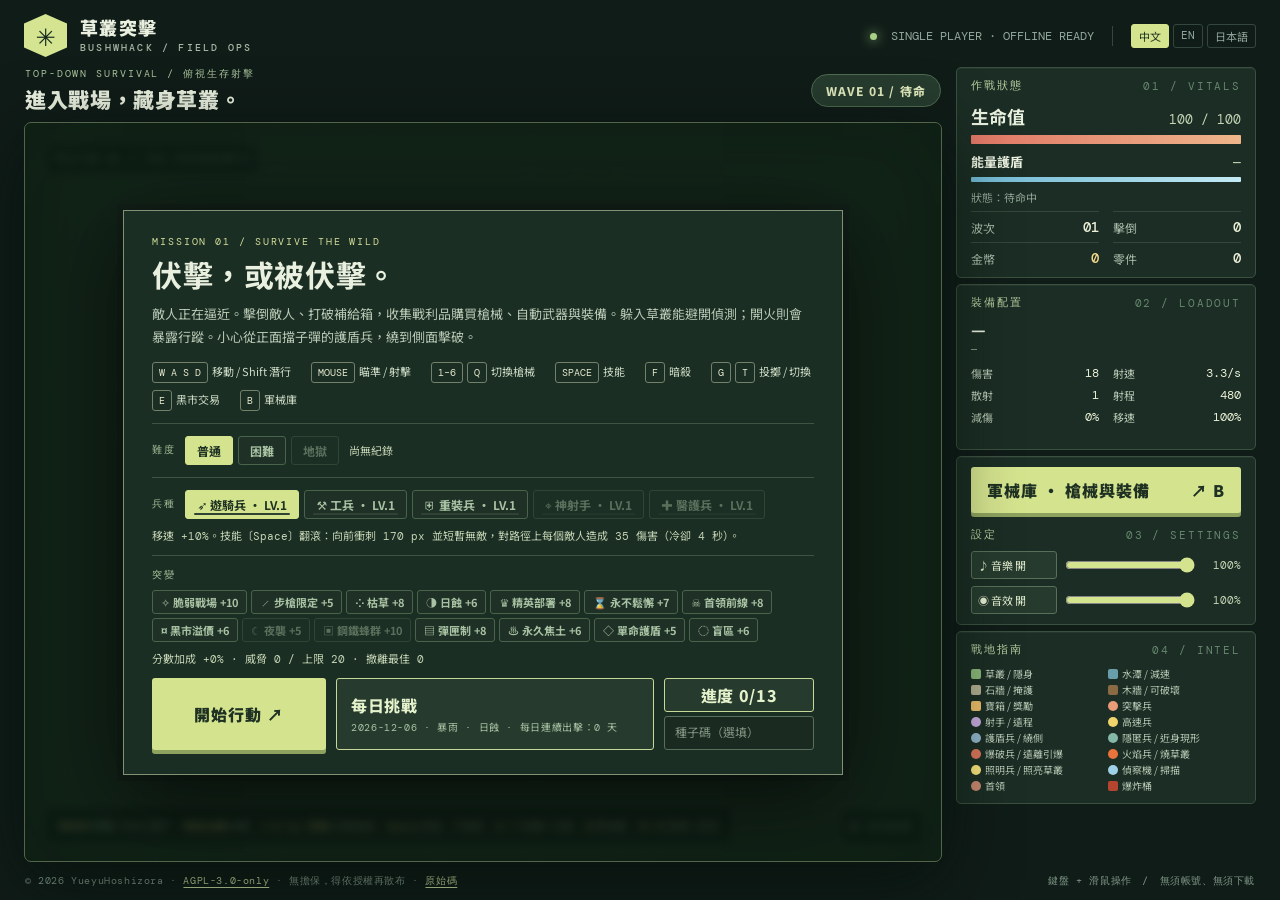
==== index.html @ 8aff04b9 "Drop maxed or banished perks from the black market" ====
<!doctype html>
<html lang="zh-Hant">
<head>
  <meta charset="utf-8">
  <meta name="viewport" content="width=device-width, initial-scale=1">
  <meta name="theme-color" content="#101c18">
  <title data-i18n="title">草叢突擊 Bushwhack</title>
  <link rel="canonical" href="https://bushwhack.yustellar.dev/">
  <link rel="alternate" hreflang="zh-Hant" href="https://bushwhack.yustellar.dev/">
  <link rel="alternate" hreflang="en" href="https://bushwhack.yustellar.dev/?lang=en">
  <link rel="alternate" hreflang="ja" href="https://bushwhack.yustellar.dev/?lang=ja">
  <link rel="alternate" hreflang="x-default" href="https://bushwhack.yustellar.dev/">
  <meta name="description" content="草叢突擊 Bushwhack：俯視生存射擊遊戲。擊倒敵人、搜刮寶箱、躲入草叢，強化武器迎戰下一波。開啟網頁即可遊玩。" data-i18n-attr="content:description">
  <meta property="og:type" content="website">
  <meta property="og:locale" content="zh_TW">
  <meta property="og:locale:alternate" content="en_US">
  <meta property="og:locale:alternate" content="ja_JP">
  <meta property="og:site_name" content="草叢突擊 Bushwhack" data-i18n-attr="content:title">
  <meta property="og:url" content="https://bushwhack.yustellar.dev/">
  <meta property="og:title" content="草叢突擊 Bushwhack｜伏擊，或被伏擊。" data-i18n-attr="content:ogTitle">
  <meta property="og:description" content="射擊敵人、搜刮寶箱、隱身草叢。免費開啟網頁，挑戰一波又一波的敵人！" data-i18n-attr="content:ogDescription">
  <meta property="og:image" content="https://bushwhack.yustellar.dev/assets/og-cover.png">
  <meta property="og:image:secure_url" content="https://bushwhack.yustellar.dev/assets/og-cover.png">
  <meta property="og:image:type" content="image/png">
  <meta property="og:image:alt" content="草叢突擊分享封面：俯視戰場上，玩家在草叢與牆壁間射擊敵人，搜刮寶箱。" data-i18n-attr="content:ogImageAlt">
  <meta property="og:image:width" content="1200">
  <meta property="og:image:height" content="630">
  <meta name="twitter:card" content="summary_large_image">
  <meta name="twitter:title" content="草叢突擊 Bushwhack｜伏擊，或被伏擊。" data-i18n-attr="content:ogTitle">
  <meta name="twitter:description" content="射擊敵人、搜刮寶箱、隱身草叢。免費開啟網頁，挑戰一波又一波的敵人！" data-i18n-attr="content:ogDescription">
  <meta name="twitter:image" content="https://bushwhack.yustellar.dev/assets/og-cover.png">
  <meta name="twitter:image:alt" content="草叢突擊分享封面：俯視戰場上，玩家在草叢與牆壁間射擊敵人，搜刮寶箱。" data-i18n-attr="content:ogImageAlt">
  <link rel="license" href="LICENSE">
  <link rel="stylesheet" href="style.css?v=7738ed7c89">
</head>
<body>
  <div class="shell">
    <header class="topbar"><div class="brand"><div class="brand-mark">✳</div><div class="brand-name"><x-i18n data-i18n="brand">草叢突擊</x-i18n><small>BUSHWHACK / FIELD OPS</small></div></div><div class="top-right"><span><i class="status-dot"></i> SINGLE PLAYER · OFFLINE READY</span><span class="divider"></span><nav class="lang-switch" aria-label="語言" data-i18n-attr="aria-label:language"><a href="./" hreflang="zh-Hant" lang="zh-Hant" data-lang="zh-Hant" aria-current="page">中文</a><a href="?lang=en" hreflang="en" lang="en" data-lang="en">EN</a><a href="?lang=ja" hreflang="ja" lang="ja" data-lang="ja">日本語</a></nav></div></header>
    <main class="layout">
      <section class="arena-column" aria-label="遊戲區域" data-i18n-attr="aria-label:arenaLabel"><div class="game-heading"><div><div class="eyebrow">TOP-DOWN SURVIVAL / <x-i18n data-i18n="genre">俯視生存射擊</x-i18n></div><h1><x-i18n data-i18n="headline">進入戰場，藏身草叢。</x-i18n></h1></div><div class="wave-pill" id="wavePill">WAVE 01 / <x-i18n data-i18n="standby">待命</x-i18n></div></div>
        <div class="arena-frame" id="arena"><canvas id="game" aria-label="草叢突擊遊戲畫面" data-i18n-attr="aria-label:canvasLabel"></canvas><div class="arena-tag">SECTOR <span>01</span> / THE OVERGROWTH</div><div class="toast" id="toast" role="status"></div><div class="arena-bottom"><div class="hint"><b>WASD</b> <x-i18n data-i18n="move">移動 / Shift 潛行</x-i18n>　<b><x-i18n data-i18n="leftClick">滑鼠左鍵</x-i18n></b> <x-i18n data-i18n="shoot">射擊</x-i18n>　<b>1–6 / Q / <x-i18n data-i18n="wheel">滾輪</x-i18n></b> <x-i18n data-i18n="switchGun">切換槍械</x-i18n>　<b>Space</b> <x-i18n data-i18n="skill">技能</x-i18n>　<b>F</b> <x-i18n data-i18n="takedown">暗殺</x-i18n>　<b>G / T</b> <x-i18n data-i18n="throwKey">投擲 / 切換</x-i18n>　<b>B</b> <x-i18n data-i18n="armory">軍械庫</x-i18n>　<b>M / N</b> <x-i18n data-i18n="music">音樂</x-i18n> / <x-i18n data-i18n="sfx">音效</x-i18n></div><div class="minimap-note" id="fieldStatus">● <x-i18n data-i18n="awaiting">等待部署</x-i18n></div></div>
          <div class="overlay" id="startOverlay"><div class="dialog start-dialog"><div class="eyebrow">MISSION 01 / SURVIVE THE WILD</div><h2><x-i18n data-i18n="startTitle">伏擊，或被伏擊。</x-i18n></h2><p><x-i18n data-i18n="startBody">敵人正在逼近。擊倒敵人、打破補給箱，收集戰利品購買槍械、自動武器與裝備。躲入草叢能避開偵測；開火則會暴露行蹤。小心從正面擋子彈的護盾兵，繞到側面擊破。</x-i18n></p><div class="controls"><span><span class="keycap">W A S D</span><x-i18n data-i18n="move">移動 / Shift 潛行</x-i18n></span><span><span class="keycap">MOUSE</span><x-i18n data-i18n="aimShoot">瞄準 / 射擊</x-i18n></span><span><span class="keycap">1–6</span><span class="keycap">Q</span><x-i18n data-i18n="switchGun">切換槍械</x-i18n></span><span><span class="keycap">SPACE</span><x-i18n data-i18n="skill">技能</x-i18n></span><span><span class="keycap">F</span><x-i18n data-i18n="takedown">暗殺</x-i18n></span><span><span class="keycap">G</span><span class="keycap">T</span><x-i18n data-i18n="throwKey">投擲 / 切換</x-i18n></span><span><span class="keycap">E</span><x-i18n data-i18n="blackMarket">黑市交易</x-i18n></span><span><span class="keycap">B</span><x-i18n data-i18n="armory">軍械庫</x-i18n></span></div><div class="menu-row"><span class="menu-label"><x-i18n data-i18n="difficulty">難度</x-i18n></span><div class="difficulty-picker" id="difficultyPicker"></div><span class="record-line" id="recordLine"></span></div><div class="menu-row"><span class="menu-label"><x-i18n data-i18n="classLabel">兵種</x-i18n></span><div class="difficulty-picker" id="classPicker"></div><button type="button" class="tab-btn skin-btn" id="skinBtn" hidden></button><span class="record-line" id="classInfo"></span></div><div class="menu-row"><span class="menu-label"><x-i18n data-i18n="mutators">突變</x-i18n></span><div class="difficulty-picker" id="mutatorPicker"></div><span class="record-line" id="mutatorInfo"></span></div><div class="menu-actions"><button class="primary-btn" id="startBtn"><x-i18n data-i18n="startButton">開始行動</x-i18n> ↗</button><button class="secondary-btn" id="dailyBtn"><x-i18n data-i18n="dailyButton">每日挑戰</x-i18n><small id="dailyInfo"></small></button><div class="menu-side"><button type="button" class="secondary-btn progress-btn" id="progressBtn"></button><input class="seed-input" id="seedInput" maxlength="16" autocomplete="off" spellcheck="false" placeholder="種子碼（選填）" aria-label="地圖種子碼" data-i18n-attr="placeholder:seedPlaceholder,aria-label:seedLabel"></div></div></div></div>
          <div class="overlay" id="progressOverlay" hidden><div class="dialog wide progress-dialog"><div class="dialog-head"><div><div class="eyebrow">DOSSIER / LONG-TERM OPS</div><h2 id="progressHeading"></h2></div><button class="close-btn" id="progressClose">✕　<x-i18n data-i18n="close">關閉</x-i18n></button></div><h3 class="progress-title" id="weeklyHeading"></h3><div class="weekly-info" id="weeklyInfo"></div><div class="menu-pair progress-actions"><button type="button" class="secondary-btn" id="trainingBtn"></button><button type="button" class="secondary-btn" id="seedChallengeBtn"></button></div><h3 class="progress-title" id="seedHeading"></h3><div class="weekly-info" id="seedInfo"></div><h3 class="progress-title" id="chaptersHeading"></h3><div class="weekly-info" id="chaptersInfo"></div><h3 class="progress-title" id="achievementsHeading"></h3><div class="achievement-list" id="achievementList" aria-label="成就" data-i18n-attr="aria-label:achievements"></div><h3 class="progress-title" id="codexHeading"></h3><div class="codex-info" id="codexInfo"></div></div></div>
          <div class="overlay" id="trainingOverlay" hidden><div class="dialog training-dialog"><div class="dialog-head"><div><div class="eyebrow">TRAINING / BOSS DRILL</div><h2 id="trainingHeading"></h2></div><button class="close-btn" id="trainingClose">✕　<x-i18n data-i18n="close">關閉</x-i18n></button></div><p class="record-line" id="trainingInfo"></p><div class="difficulty-picker" id="trainingPicker"></div></div></div>
          <div class="overlay" id="perkOverlay" hidden><div class="dialog wide"><div class="dialog-head"><div><div class="eyebrow">WAVE <span id="perkWave">01</span> / <span id="perkLabel"></span></div><h2 id="perkHeading"></h2></div><button class="close-btn" id="perkClose" hidden aria-label="離開黑市" data-i18n-attr="aria-label:closeMarket">✕　<x-i18n data-i18n="close">關閉</x-i18n></button></div><div class="perk-choices" id="perkChoices"></div><p class="perk-hint" id="perkHint"></p></div></div>
          <div class="overlay" id="shopOverlay" hidden><div class="dialog wide"><div class="dialog-head"><div><div class="eyebrow">ARMORY / FIELD UPGRADES</div><h2><x-i18n data-i18n="armory">軍械庫</x-i18n></h2></div><button class="close-btn" id="closeShop" aria-label="關閉軍械庫" data-i18n-attr="aria-label:closeArmory">✕　<x-i18n data-i18n="close">關閉</x-i18n></button></div><div class="shop-balances"><span><x-i18n data-i18n="gold">金幣</x-i18n> <b id="shopGold">0</b></span><span><x-i18n data-i18n="scrap">零件</x-i18n> <b id="shopScrap">0</b></span><span><x-i18n data-i18n="paused">遊戲暫停中</x-i18n></span></div><div class="shop-tabs" role="tablist"><button class="tab-btn" role="tab" data-shop-tab="guns"><x-i18n data-i18n="tabGuns">槍械</x-i18n></button><button class="tab-btn" role="tab" data-shop-tab="upgrade"><x-i18n data-i18n="tabUpgrades">武器強化</x-i18n></button><button class="tab-btn" role="tab" data-shop-tab="mods"><x-i18n data-i18n="tabMods">配件</x-i18n></button><button class="tab-btn" role="tab" data-shop-tab="auto"><x-i18n data-i18n="tabAuto">自動武器</x-i18n></button><button class="tab-btn" role="tab" data-shop-tab="gear"><x-i18n data-i18n="tabGear">戰術裝備</x-i18n></button><button class="tab-btn" role="tab" data-shop-tab="throw"><x-i18n data-i18n="tabThrow">投擲物</x-i18n></button><button class="tab-btn" role="tab" data-shop-tab="builds"><x-i18n data-i18n="tabBuilds">槍械進化</x-i18n></button></div><div class="shop-grid" id="shopItems" role="tabpanel"></div></div></div>
          <div class="overlay" id="endOverlay" hidden><div class="dialog end-dialog"><div class="eyebrow">MISSION COMPLETE / <x-i18n data-i18n="missionEnd">行動結束</x-i18n></div><h2 id="endTitle"></h2><p class="end-mode" id="endMode"></p><div class="summary"><span><x-i18n data-i18n="reachedWave">抵達波次</x-i18n><b id="endWave">01</b></span><span><x-i18n data-i18n="enemiesDown">擊倒敵人</x-i18n><b id="endKills">0</b></span><span><x-i18n data-i18n="survived">存活時間</x-i18n><b id="endTime">0:00</b></span><span><x-i18n data-i18n="score">分數</x-i18n><b id="endScore">0</b></span></div><dl class="end-stats"><div><dt><x-i18n data-i18n="ambushKills">伏擊擊殺</x-i18n></dt><dd id="endAmbush">0</dd></div><div><dt><x-i18n data-i18n="takedowns">暗殺擊殺</x-i18n></dt><dd id="endTakedowns">0</dd></div><div><dt><x-i18n data-i18n="damageTaken">承受傷害</x-i18n></dt><dd id="endTaken">0</dd></div><div><dt><x-i18n data-i18n="bossesDown">擊倒首領</x-i18n></dt><dd id="endBosses">0</dd></div><div><dt><x-i18n data-i18n="challengesDone">完成挑戰</x-i18n></dt><dd id="endChallenges">0</dd></div><div><dt><x-i18n data-i18n="goldEarned">獲得金幣</x-i18n></dt><dd id="endGold">0</dd></div><div><dt><x-i18n data-i18n="perksTaken">天賦</x-i18n></dt><dd id="endPerks">—</dd></div><div class="full"><dt><x-i18n data-i18n="damageDealt">各武器傷害</x-i18n></dt><dd id="endDamage">—</dd></div></dl><p class="end-analysis" id="endAnalysis"></p><p class="end-unlock" id="endAchievements" hidden></p><section class="end-goals"><h3 id="endGoalsHeading"></h3><div class="goals" id="endGoals"></div><p class="end-xp" id="endXp"></p></section><div class="menu-actions"><button class="primary-btn" id="restartBtn"><x-i18n data-i18n="restartButton">再次出擊</x-i18n> ↗</button><button class="secondary-btn" id="menuBtn"><x-i18n data-i18n="menuButton">返回選單</x-i18n></button><button class="secondary-btn" id="shareBtn" hidden></button><button class="secondary-btn" id="cardBtn" hidden></button></div></div></div>
        </div>
      </section>
      <aside class="sidebar"><section class="panel"><h2 class="section-title"><x-i18n data-i18n="vitals">作戰狀態</x-i18n> <span class="index">01 / VITALS</span></h2><div class="health-line"><strong><x-i18n data-i18n="hp">生命值</x-i18n></strong><span id="hpText">100 / 100</span></div><div class="meter"><div id="hpFill"></div></div><div class="health-line shield-line"><strong><x-i18n data-i18n="energyShield">能量護盾</x-i18n></strong><span id="shieldText">—</span></div><div class="meter shield"><div id="shieldFill"></div></div><p class="health-caption" id="stealthText"><x-i18n data-i18n="statusStandby">狀態：待命中</x-i18n></p><div class="hud-grid"><div class="hud-row"><span><x-i18n data-i18n="wave">波次</x-i18n></span><strong id="waveText">01</strong></div><div class="hud-row"><span><x-i18n data-i18n="kills">擊倒</x-i18n></span><strong id="killsText">0</strong></div><div class="hud-row"><span><x-i18n data-i18n="gold">金幣</x-i18n></span><strong class="gold" id="goldText">0</strong></div><div class="hud-row"><span><x-i18n data-i18n="scrap">零件</x-i18n></span><strong id="scrapText">0</strong></div></div></section>
      <section class="panel"><h2 class="section-title"><x-i18n data-i18n="loadout">裝備配置</x-i18n> <span class="index">02 / LOADOUT</span></h2><div class="weapon-name" id="weaponName">—</div><div class="weapon-sub" id="weaponTier">—</div><div class="stat-list"><div class="stat"><span><x-i18n data-i18n="damage">傷害</x-i18n></span><b id="damageStat">18</b></div><div class="stat"><span><x-i18n data-i18n="fireRate">射速</x-i18n></span><b id="rateStat">3.3/s</b></div><div class="stat"><span><x-i18n data-i18n="pellets">散射</x-i18n></span><b id="spreadStat">1</b></div><div class="stat"><span><x-i18n data-i18n="range">射程</x-i18n></span><b id="rangeStat">480</b></div><div class="stat"><span><x-i18n data-i18n="armor">減傷</x-i18n></span><b id="armorStat">0%</b></div><div class="stat"><span><x-i18n data-i18n="speed">移速</x-i18n></span><b id="speedStat">100%</b></div></div><p class="auto-list" id="autoList"></p><p class="auto-list" id="perkList"></p></section>
      <section class="panel"><button class="shop-btn" id="shopBtn"><x-i18n data-i18n="armoryButton">軍械庫 · 槍械與裝備</x-i18n> <span>↗ B</span></button><h2 class="section-title settings-title"><x-i18n data-i18n="settings">設定</x-i18n> <span class="index">03 / SETTINGS</span></h2><div class="setting"><button class="toggle-btn" id="musicBtn" aria-pressed="true"><x-i18n data-i18n="music">音樂</x-i18n></button><input type="range" id="musicVolume" min="0" max="100" step="5" value="100" aria-label="音樂音量" data-i18n-attr="aria-label:musicVolume"><output id="musicVolumeText">100%</output></div><div class="setting"><button class="toggle-btn" id="sfxBtn" aria-pressed="true"><x-i18n data-i18n="sfx">音效</x-i18n></button><input type="range" id="sfxVolume" min="0" max="100" step="5" value="100" aria-label="音效音量" data-i18n-attr="aria-label:sfxVolume"><output id="sfxVolumeText">100%</output></div></section>
      <section class="panel intel"><h2 class="section-title"><x-i18n data-i18n="intel">戰地指南</x-i18n> <span class="index">04 / INTEL</span></h2><div class="legend"><span><i class="swatch" style="background:#88b578"></i><x-i18n data-i18n="legendBush">草叢 / 隱身</x-i18n></span><span><i class="swatch" style="background:#689dab"></i><x-i18n data-i18n="legendPond">水潭 / 減速</x-i18n></span><span><i class="swatch" style="background:#afac8e"></i><x-i18n data-i18n="legendWall">石牆 / 掩護</x-i18n></span><span><i class="swatch" style="background:#8a6a44"></i><x-i18n data-i18n="legendWood">木牆 / 可破壞</x-i18n></span><span><i class="swatch" style="background:#e7bb68"></i><x-i18n data-i18n="legendChest">寶箱 / 獎勵</x-i18n></span><span><i class="swatch round" style="background:#e99c77"></i><x-i18n data-i18n="legendMelee">突擊兵</x-i18n></span><span><i class="swatch round" style="background:#c4a7db"></i><x-i18n data-i18n="legendRanged">射手 / 遠程</x-i18n></span><span><i class="swatch round" style="background:#f0d36b"></i><x-i18n data-i18n="legendRunner">高速兵</x-i18n></span><span><i class="swatch round" style="background:#8fb3c9"></i><x-i18n data-i18n="legendShield">護盾兵 / 繞側</x-i18n></span><span><i class="swatch round" style="background:#86b8a8"></i><x-i18n data-i18n="legendStalker">隱匿兵 / 近身現形</x-i18n></span><span><i class="swatch round" style="background:#d9745b"></i><x-i18n data-i18n="legendBomber">爆破兵 / 遠離引爆</x-i18n></span><span><i class="swatch round" style="background:#e8743b"></i><x-i18n data-i18n="legendFlamer">火焰兵 / 燒草叢</x-i18n></span><span><i class="swatch round" style="background:#f5e27a"></i><x-i18n data-i18n="legendFlare">照明兵 / 照亮草叢</x-i18n></span><span><i class="swatch round" style="background:#9fd0e8"></i><x-i18n data-i18n="legendScout">偵察機 / 掃描</x-i18n></span><span><i class="swatch round" style="background:#c7866f"></i><x-i18n data-i18n="legendBoss">首領</x-i18n></span><span><i class="swatch" style="background:#b5452f"></i><x-i18n data-i18n="legendBarrel">爆炸桶</x-i18n></span></div></section></aside>
    </main><footer class="footer"><span>© 2026 YueyuHoshizora · <a href="LICENSE">AGPL-3.0-only</a> · <x-i18n data-i18n="warranty">無擔保，得依授權再散布</x-i18n> · <a href="https://github.com/YueyuHoshizora/bushwhack"><x-i18n data-i18n="source">原始碼</x-i18n></a></span><span><x-i18n data-i18n="footerNote">鍵盤 + 滑鼠操作　/　無須帳號、無須下載</x-i18n></span></footer>
  </div>
  <script src="i18n.js?v=570bfc5758"></script>
  <script src="game.js?v=653669a2d5"></script>
</body>
</html>
---- style.css ----
@import url('https://fonts.googleapis.com/css2?family=DM+Mono:wght@400;500&family=Noto+Sans+TC:wght@400;500;600;700;800;900&display=swap');
:root{font-family:'Noto Sans TC',system-ui,sans-serif;color:#e9f0df;background:#101c18;font-synthesis:none}*{box-sizing:border-box}body{margin:0;min-height:100vh}button{font:inherit;cursor:pointer}button:focus-visible{outline:2px solid #e5c66e;outline-offset:3px}.shell{max-width:1640px;margin:auto;height:100vh;height:100dvh;padding:14px 24px 10px;display:flex;flex-direction:column;gap:10px;overflow:hidden}.topbar,.top-left,.top-right,.brand,.game-heading,.footer,.hud-row,.section-title,.upgrade-title,.shop-heading{display:flex;align-items:center;justify-content:space-between}.topbar{gap:24px}.brand{justify-content:flex-start;gap:13px}.brand-mark{width:43px;height:43px;background:#d4e491;color:#182a20;display:grid;place-items:center;font-size:24px;clip-path:polygon(50% 0,100% 22%,100% 78%,50% 100%,0 78%,0 22%)}.brand-name{font-size:18px;font-weight:900;letter-spacing:.08em;line-height:1.1}.brand-name small{display:block;color:#a6b7a5;font-family:'DM Mono',monospace;font-size:10px;font-weight:500;letter-spacing:.22em;margin-top:5px}.top-right{justify-content:flex-end;gap:18px;color:#94a99d;font:12px 'DM Mono',monospace}.status-dot{display:inline-block;width:7px;height:7px;background:#a9d186;border-radius:50%;margin-right:7px;box-shadow:0 0 12px #a9d186}.top-right .divider{width:1px;height:20px;background:#34473e}.layout{display:grid;grid-template-columns:minmax(0,1fr) 300px;gap:14px;flex:1;min-height:0}.arena-column{min-width:0;min-height:0;display:flex;flex-direction:column;gap:8px}.game-heading{padding:0 1px}.eyebrow{font:10px 'DM Mono',monospace;letter-spacing:.19em;color:#a9c39c;text-transform:uppercase}.game-heading h1{font-size:21px;letter-spacing:.03em;margin:3px 0 0;font-weight:900}.wave-pill{border:1px solid #506b52;border-radius:30px;background:#263c2e;padding:7px 14px;color:#e1eabd;font-size:12px;font-weight:800;letter-spacing:.1em}.arena-frame{position:relative;min-height:0;flex:1;overflow:hidden;background:#304834;border:1px solid #526449;box-shadow:0 18px 70px #030c08a0,inset 0 0 0 5px #17251c;border-radius:7px}.arena-frame:after{content:'';pointer-events:none;position:absolute;inset:0;box-shadow:inset 0 0 80px #07140a80}canvas{width:100%;height:100%;display:block;cursor:crosshair}.arena-tag{position:absolute;z-index:2;left:20px;top:20px;background:#15241fc9;border:1px solid #8ea28270;border-radius:3px;padding:8px 10px;color:#d6e5cd;font:10px 'DM Mono',monospace;letter-spacing:.14em;pointer-events:none}.arena-tag span{color:#c8df8d}.arena-bottom{position:absolute;z-index:2;bottom:18px;left:20px;right:20px;display:flex;align-items:flex-end;justify-content:space-between;pointer-events:none}.hint{background:#11211bd6;border:1px solid #7183676b;padding:9px 12px;font-size:11px;color:#d7e2c6}.hint b{color:#f3d780}.minimap-note{font:10px 'DM Mono',monospace;letter-spacing:.14em;color:#d9e2ca;background:#11211bd6;padding:9px}.sidebar{display:flex;flex-direction:column;gap:6px;min-height:0;overflow:auto}.panel{background:#1b2d24;border:1px solid #3b5140;border-radius:5px;padding:10px 14px;box-shadow:inset 0 1px #ffffff0c}.section-title{margin:0 0 10px;font:11px 'DM Mono',monospace;letter-spacing:.17em;color:#b8d1a2;text-transform:uppercase}.section-title .index{color:#66876e}.health-line{display:flex;justify-content:space-between;align-items:baseline;margin-bottom:6px}.health-line strong{font-size:18px}.shield-line{margin-top:8px}.shield-line strong{font-size:13px}.meter.shield{height:5px}.meter.shield>div{background:linear-gradient(90deg,#6fb7d1,#c3eaf5)}.health-line span{font:13px 'DM Mono',monospace;color:#c5d5b5}.meter{height:9px;background:#0c1a14;border-radius:1px;overflow:hidden}.meter>div{height:100%;width:100%;background:linear-gradient(90deg,#e07766,#eeb58a);transition:width .18s}.health-caption{white-space:nowrap;overflow:hidden;text-overflow:ellipsis;margin:7px 0 6px;font-size:11px;color:#91a798}.hud-grid{display:grid;grid-template-columns:1fr 1fr;column-gap:14px}.hud-row{border-top:1px solid #33483a;padding:6px 0;color:#a7baa8;font-size:12px}.hud-row:nth-last-child(-n+2){padding-bottom:0}.hud-row strong{color:#ebefd8;font:600 14px 'DM Mono',monospace}.hud-row .gold{color:#f3d78a}.weapon-name{font-size:16px;font-weight:800;margin:-3px 0 2px}.weapon-sub{font:10px 'DM Mono',monospace;color:#94ae98;letter-spacing:.1em}.stat-list{margin:9px 0 0;display:grid;grid-template-columns:1fr 1fr;gap:6px 14px}.stat{display:flex;align-items:center;justify-content:space-between;font-size:11px;color:#b7c8b4}.stat b{font:12px 'DM Mono',monospace;color:#eaf0d7}.shop-btn,.primary-btn{border:0;background:#d4e38e;color:#1e3123;font-weight:900;letter-spacing:.06em;padding:14px 18px;border-radius:3px;box-shadow:0 4px 0 #8ea25f;transition:transform .12s,background .12s}.shop-btn:hover,.primary-btn:hover{background:#e8f3ab;transform:translateY(-2px)}.shop-btn{width:100%;display:flex;justify-content:space-between;align-items:center;padding:11px 16px}.settings-title{margin:14px 0 9px}@media(min-width:1001px) and (max-height:780px){.intel{display:none}}.legend{display:grid;grid-template-columns:1fr 1fr;gap:3px 6px;line-height:14px;color:#b5c6b3;font-size:11px}.legend span{display:flex;align-items:center;gap:8px}.swatch{width:10px;height:10px;border-radius:2px;display:inline-block}.swatch.round{border-radius:50%}.setting{display:grid;grid-template-columns:86px 1fr 38px;align-items:center;gap:8px}.setting+.setting{margin-top:7px}.toggle-btn{border:1px solid #58705a;background:#263b2e;color:#e2edcf;border-radius:3px;padding:5px 6px;font-size:11px;text-align:left}.toggle-btn[aria-pressed=false]{color:#819581;border-color:#3f5243;background:#1a2a21}.setting input{width:100%;accent-color:#d4e38e;margin:0}.setting input:disabled{opacity:.4}.setting output{font:11px 'DM Mono',monospace;color:#c5d5b5;text-align:right}.footer{gap:16px;color:#7f9787;font:10px 'DM Mono',monospace;letter-spacing:.06em;padding:0 1px}.footer span:last-child{text-align:right}.overlay{position:absolute;inset:0;z-index:4;display:grid;place-items:center;background:#091910c9;backdrop-filter:blur(5px);padding:20px}.overlay[hidden]{display:none}.dialog{background:#1b2e23;border:1px solid #809273;box-shadow:0 22px 80px #0009,0 0 0 6px #111e17;width:min(100%,530px);max-height:calc(100% - 12px);overflow:auto;padding:28px}.dialog.wide{width:min(100%,900px);padding:20px 24px}.dialog.wide h2{font-size:26px;margin:4px 0 0}.shop-tabs{display:flex;gap:6px;margin-bottom:10px}.tab-btn{border:1px solid #4a644c;background:#1f3126;color:#a9c2a3;border-radius:3px;padding:7px 14px;font-size:12px;font-weight:700}.tab-btn:hover{color:#e5f2cb}.tab-btn[aria-selected=true]{background:#d4e38e;border-color:#d4e38e;color:#1e3123}.shop-grid{display:grid;grid-template-columns:1fr 1fr;gap:6px;align-content:start;min-height:222px}.auto-list{white-space:nowrap;overflow:hidden;text-overflow:ellipsis;margin:7px 0 0;font-size:11px;color:#a9c2a3;line-height:1.5}.lang-switch{display:flex;gap:4px}.lang-switch a{color:#94a99d;text-decoration:none;border:1px solid #34473e;border-radius:3px;padding:3px 7px;font:11px 'DM Mono','Noto Sans TC',monospace}.lang-switch a:hover{color:#e2edcf}.lang-switch a[aria-current=page]{color:#1e3123;background:#d4e38e;border-color:#d4e38e}.dialog .eyebrow{color:#d2dd9a}.dialog h2{font-size:36px;margin:10px 0 12px;line-height:1.25;letter-spacing:.02em}.dialog p{font-size:13px;line-height:1.9;color:#b9c9b6;margin:0 0 22px}.dialog .primary-btn{min-width:174px}.keycap{border:1px solid #73816b;color:#e6eacf;padding:3px 6px;border-radius:3px;font:10px 'DM Mono',monospace;margin-right:4px}.controls{display:flex;flex-wrap:wrap;gap:12px 20px;margin:0 0 26px;color:#cfddc8;font-size:11px}.dialog-head{display:flex;justify-content:space-between;align-items:start;gap:10px}.close-btn{border:1px solid #58705a;background:#263b2e;color:#e2edcf;border-radius:2px;padding:7px 12px}.shop-balances{display:flex;gap:16px;color:#d9e9c2;font:12px 'DM Mono',monospace;border-top:1px solid #3e5543;border-bottom:1px solid #3e5543;padding:8px 0;margin:10px 0 12px}.shop-balances b{color:#f1d582}.upgrade-list{display:grid;gap:6px}.upgrade{border:1px solid #4a644c;background:#263b2e;padding:8px 10px;display:flex;gap:12px;align-items:center;justify-content:space-between}.upgrade-title{justify-content:flex-start;gap:9px;font-weight:800;font-size:13px}.upgrade-icon{display:grid;place-items:center;width:28px;height:28px;background:#3b5840;color:#d6e89c;border-radius:3px}.upgrade small{font:10px 'DM Mono',monospace;color:#a9c2a3}.upgrade p{font-size:11px;line-height:1.45;margin:3px 0 0}.buy-btn{min-width:96px;flex:none;border:1px solid #c7d998;color:#e5f2cb;background:#37523b;border-radius:3px;padding:9px 8px;font:11px 'DM Mono',monospace}.buy-btn:hover:not(:disabled){background:#55784f}.buy-btn:disabled{color:#819581;border-color:#536653;background:#26362b;cursor:not-allowed}.toast{position:absolute;z-index:3;top:69px;left:50%;transform:translateX(-50%);pointer-events:none;background:#e1e9bd;color:#193021;padding:9px 17px;font-size:12px;font-weight:800;white-space:nowrap;opacity:0;transition:opacity .2s}.toast.show{opacity:1}.summary{border-top:1px solid #50674d;border-bottom:1px solid #50674d;padding:15px 0;margin:5px 0 22px;display:flex;gap:30px;color:#bacdb0;font:12px 'DM Mono',monospace}.summary b{display:block;color:#f1df9a;font-size:22px;margin-top:4px}@media(max-width:1000px){.shell{padding:16px;height:auto;min-height:100vh;overflow:visible}.shop-grid{grid-template-columns:1fr}.sidebar{overflow:visible}.layout{grid-template-columns:1fr}.arena-frame{height:65vh;min-height:440px;flex:none}.layout{display:flex;flex-direction:column}.sidebar{display:grid;grid-template-columns:repeat(2,minmax(0,1fr))}.footer{margin-top:8px}}@media(max-width:640px){.shell{padding:10px;gap:12px}.top-right,.footer span:last-child{display:none}.game-heading h1{font-size:20px}.wave-pill{font-size:10px;padding:8px}.arena-frame{height:54vh;min-height:360px}.sidebar{grid-template-columns:1fr 1fr}.panel{padding:13px}.sidebar .panel:nth-child(3){grid-column:span 2}.dialog{padding:20px}.dialog h2{font-size:27px}.hint{font-size:9px}.minimap-note{display:none}}
.footer a{color:#c4d69a;text-underline-offset:3px}.footer{flex-wrap:wrap;line-height:1.8}
.start-dialog,.end-dialog{width:min(100%,600px);padding:24px 28px}.start-dialog h2,.end-dialog h2{font-size:30px;margin:8px 0 10px}.start-dialog p{margin-bottom:14px;line-height:1.75}.start-dialog .controls{margin-bottom:16px}
.menu-row{display:flex;flex-wrap:wrap;align-items:center;gap:8px 10px;border-top:1px solid #3e5543;padding-top:12px;margin-bottom:12px}.menu-label{font:10px 'DM Mono',monospace;letter-spacing:.17em;color:#a9c39c;text-transform:uppercase}.difficulty-picker{display:flex;gap:5px}.difficulty-picker .tab-btn{padding:5px 11px}.tab-btn[aria-pressed=true]{background:#d4e38e;border-color:#d4e38e;color:#1e3123}.tab-btn:disabled{opacity:.45;cursor:not-allowed}.record-line{font:11px 'DM Mono','Noto Sans TC',monospace;color:#c5d5b5}
.menu-actions{display:flex;flex-wrap:wrap;gap:10px;align-items:stretch}.secondary-btn{border:1px solid #c7d998;background:#263b2e;color:#e5f2cb;border-radius:3px;padding:8px 14px;font-weight:800;letter-spacing:.04em;text-align:left}.secondary-btn:hover{background:#37523b}.secondary-btn small{display:block;font:10px 'DM Mono','Noto Sans TC',monospace;color:#a9c2a3;font-weight:400;margin-top:2px}
.achievement-list{display:flex;flex-wrap:wrap;gap:6px;margin-top:12px}.achievement{border:1px solid #c7d998;color:#e5f2cb;border-radius:20px;padding:3px 10px;font-size:11px;cursor:help}.achievement.locked{border-color:#3f5243;color:#728a74}
.perk-choices{display:grid;grid-template-columns:repeat(3,1fr);gap:10px;margin:14px 0 10px}.perk-card{position:relative;display:flex;flex-direction:column;align-items:flex-start;gap:6px;text-align:left;border:1px solid #4a644c;background:#263b2e;color:#e5f2cb;border-radius:4px;padding:14px;transition:transform .12s,border-color .12s}.perk-card:hover{border-color:#d4e38e;transform:translateY(-2px)}.perk-card .keycap{position:absolute;top:10px;right:8px}.perk-icon{display:grid;place-items:center;width:34px;height:34px;background:#3b5840;color:#d6e89c;border-radius:3px;font-size:18px}.perk-card b{font-size:15px}.perk-card small{font:10px 'DM Mono','Noto Sans TC',monospace;color:#a9c2a3}.perk-card span:last-child{font-size:12px;line-height:1.5;color:#b9c9b6}.dialog .perk-hint{margin:0;font-size:11px}
.dialog .end-mode{margin:-4px 0 10px;font:11px 'DM Mono','Noto Sans TC',monospace;color:#a9c2a3}.end-dialog .summary{margin-bottom:10px;gap:22px}.summary em{font:700 9px 'DM Mono',monospace;color:#1e3123;background:#f1df9a;padding:1px 4px;margin-left:4px;vertical-align:middle;font-style:normal}
.end-stats{display:grid;grid-template-columns:repeat(4,auto);gap:6px 18px;margin:0 0 10px;font-size:11px;color:#a9c2a3}.end-stats div{min-width:0}.end-stats .full{grid-column:1/-1}.end-stats dt{font:10px 'DM Mono','Noto Sans TC',monospace}.end-stats dd{margin:2px 0 0;color:#ebefd8;font:600 13px 'DM Mono','Noto Sans TC',monospace}.end-stats .full dd{font-size:11px;font-weight:400;line-height:1.5}.dialog .end-unlock{margin:0 0 10px;color:#f1df9a;font-weight:700}
.perk-card.rarity-rare{border-color:#6fa6bf}.perk-card.rarity-legendary{border-color:#e3b466;box-shadow:0 0 12px #e3b46633}.perk-card.rarity-evolved{border-color:#b58ad6;box-shadow:0 0 12px #b58ad633}.perk-card.rarity-cursed{border-color:#e0634e;background:#35282a}
@media(min-width:1001px) and (max-height:780px){.start-dialog{padding:12px 22px}.start-dialog h2{font-size:24px;margin:2px 0 4px}.start-dialog p{margin-bottom:8px;line-height:1.5}.start-dialog .controls{display:none}.start-dialog .menu-row{padding-top:6px;margin-bottom:6px}.start-dialog .achievement-list{margin-top:8px}}
.difficulty-picker{flex-wrap:wrap}.skin-btn{padding:2px 9px;font-size:11px}.seed-input{width:150px;border:1px solid #58705a;background:#1a2a21;color:#e5f2cb;border-radius:3px;padding:8px 10px;font:12px 'DM Mono','Noto Sans TC',monospace;letter-spacing:.08em;text-transform:uppercase}.seed-input::placeholder{text-transform:none;letter-spacing:0;color:#819581}.seed-input:focus{outline:2px solid #e5c66e;outline-offset:1px}.perk-card:disabled{opacity:.45;cursor:not-allowed}.perk-card:disabled:hover{transform:none;border-color:#4a644c}
.start-dialog{width:min(100%,720px)}
.seed-input{align-self:center}#dailyBtn{flex:1 1 280px;min-width:0}.menu-side{display:flex;flex-direction:column;gap:4px}.menu-side .secondary-btn{padding:4px 12px;text-align:center}.menu-side .seed-input{align-self:stretch}
.weekly-info{display:flex;flex-wrap:wrap;align-items:center;gap:6px 8px;font-size:12px;color:#afc2a6}.weekly-info strong{font:10px 'DM Mono','Noto Sans TC',monospace;color:#d4e38e}.contract{border:1px solid #425b46;border-radius:12px;padding:2px 7px}.contract.done{color:#d4e38e;border-color:#91aa62}#classPicker button{position:relative}.mastery-track{position:absolute;left:8px;right:8px;bottom:3px;height:2px;background:#2f4234;border-radius:1px;overflow:hidden}.mastery-track i{display:block;height:100%;background:#d4e38e}.progress-title{margin:12px 0 6px;font:11px 'DM Mono','Noto Sans TC',monospace;letter-spacing:.08em;color:#d4e38e}.progress-dialog .achievement-list{margin-top:0}.codex-info{display:flex;flex-wrap:wrap;gap:4px;font-size:11px}.codex-entry{padding:1px 5px;border:1px solid #354b3b;border-radius:8px;color:#788a77}.codex-entry.seen{color:#d4e3c1;border-color:#58705a}.end-goals{display:grid;grid-template-columns:auto 1fr;align-items:baseline;column-gap:12px;border-top:1px solid #3e5543;padding-top:6px;margin:0 0 5px}.end-goals .goals{grid-column:1/-1;grid-row:2}.end-goals h3{margin:0 0 5px;font-size:11px;color:#d4e38e}.goals{display:grid;grid-template-columns:repeat(3,minmax(0,1fr));gap:12px}.goal{position:relative;display:flex;justify-content:space-between;gap:6px;padding-bottom:5px;font-size:10px;color:#c2cfbb;min-width:0}.goal span:first-child{overflow:hidden;text-overflow:ellipsis;white-space:nowrap}.goal span:nth-child(2){font:10px 'DM Mono',monospace;color:#9db09a}.goal i{position:absolute;bottom:0;left:0;height:2px;background:#d4e38e;max-width:100%}.end-goals .end-xp{grid-row:1;grid-column:2;margin:0;text-align:right;color:#f1df9a;font-size:11px}
.arena-bottom{gap:12px}.arena-bottom .hint,.arena-bottom .minimap-note{min-width:0}
.perk-choices{grid-template-columns:none;grid-auto-flow:column;grid-auto-columns:minmax(0,1fr)}.menu-pair{display:flex;gap:4px}.menu-pair .secondary-btn{flex:1 1 0;min-width:0;padding:4px 8px;text-align:center;font-size:12px}.end-analysis{margin:0 0 8px;font-size:11px;line-height:1.5;color:#c2cfbb}.end-analysis span{display:block}.end-analysis span:nth-child(2){color:#f1df9a}.training-dialog{width:min(100%,520px);padding:20px 24px}.training-dialog .record-line{display:block;margin:6px 0 12px}
#mutatorPicker{gap:4px}#mutatorPicker .tab-btn{padding:3px 8px;font-size:11px}
.progress-actions{margin-top:10px;max-width:460px}.progress-actions .secondary-btn{padding:6px 10px}
.end-dialog{width:min(100%,760px)}.end-analysis{font-size:10.5px;line-height:1.45}
@media(min-width:1001px) and (max-height:780px){.end-dialog{padding:16px 24px}.end-dialog h2{font-size:24px;margin:4px 0 6px}.end-dialog .summary{margin-bottom:6px}.end-stats{margin-bottom:6px;gap:4px 18px}}
.end-dialog .end-stats{grid-template-columns:repeat(7,auto);gap:4px 14px}.dialog .end-analysis{margin:0 0 8px}
@media(min-width:1001px) and (max-height:780px){.end-dialog .summary{padding:8px 0}.end-dialog .summary b{font-size:18px;margin-top:2px}}
#operationMap:not([hidden]){display:grid;grid-template-columns:repeat(5,minmax(0,1fr));gap:12px;margin:10px 0}#operationMap .operation-column{position:relative;display:flex;flex-direction:column;gap:4px;font-size:10px;min-width:0}#operationMap .operation-column:not(:last-child)::after{content:'›';position:absolute;right:-10px;top:40%;color:#9ab080}#operationMap strong{font-size:10px;color:#a9c2a3}#operationMap span{padding:4px;border:1px solid #425b46;border-radius:3px;color:#9bac95;overflow:hidden;text-overflow:ellipsis;white-space:nowrap}#operationMap .available{border-color:#d4e38e;color:#e5f2cb}#operationMap .selected{background:#d4e38e;color:#1e3123}
.shop-grid .build-rule{grid-column:1/-1;margin:0;font-size:11px;line-height:1.4;color:#d4e38e}.evolution-recipe{display:block;padding:6px 8px}.evolution-recipe p{font-size:10px;line-height:1.4}.perk-actions{margin:8px 0}.perk-actions .secondary-btn{font-size:11px}
.legend{font-size:10px;gap:2px 4px}.legend span{gap:4px}
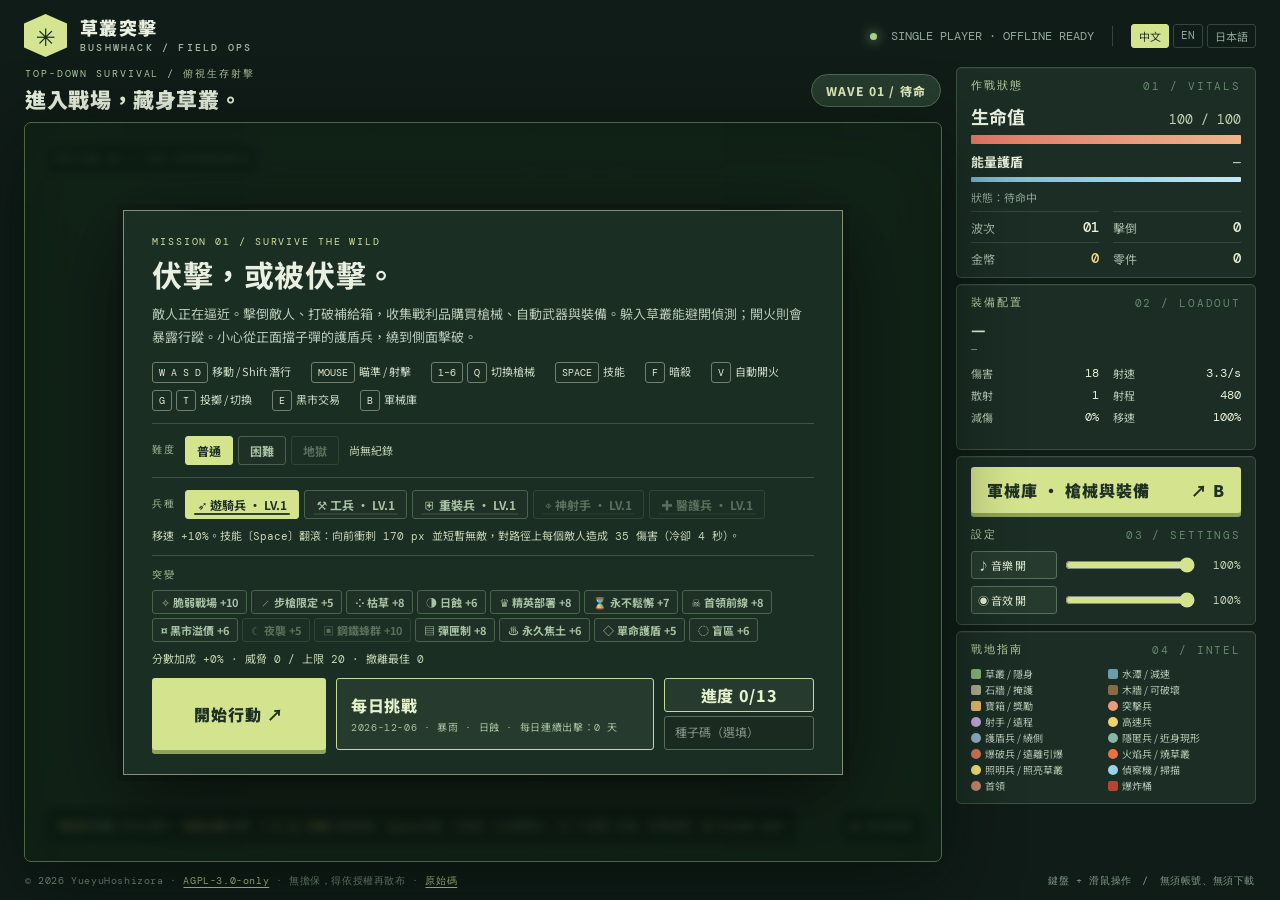
==== commit 9f6cef4d: "Add nine perks, endgame pressure from wave 21 and an auto-fire toggle" ====
--- a/index.html
+++ b/index.html
@@ -38,8 +38,8 @@
     <header class="topbar"><div class="brand"><div class="brand-mark">✳</div><div class="brand-name"><x-i18n data-i18n="brand">草叢突擊</x-i18n><small>BUSHWHACK / FIELD OPS</small></div></div><div class="top-right"><span><i class="status-dot"></i> SINGLE PLAYER · OFFLINE READY</span><span class="divider"></span><nav class="lang-switch" aria-label="語言" data-i18n-attr="aria-label:language"><a href="./" hreflang="zh-Hant" lang="zh-Hant" data-lang="zh-Hant" aria-current="page">中文</a><a href="?lang=en" hreflang="en" lang="en" data-lang="en">EN</a><a href="?lang=ja" hreflang="ja" lang="ja" data-lang="ja">日本語</a></nav></div></header>
     <main class="layout">
       <section class="arena-column" aria-label="遊戲區域" data-i18n-attr="aria-label:arenaLabel"><div class="game-heading"><div><div class="eyebrow">TOP-DOWN SURVIVAL / <x-i18n data-i18n="genre">俯視生存射擊</x-i18n></div><h1><x-i18n data-i18n="headline">進入戰場，藏身草叢。</x-i18n></h1></div><div class="wave-pill" id="wavePill">WAVE 01 / <x-i18n data-i18n="standby">待命</x-i18n></div></div>
-        <div class="arena-frame" id="arena"><canvas id="game" aria-label="草叢突擊遊戲畫面" data-i18n-attr="aria-label:canvasLabel"></canvas><div class="arena-tag">SECTOR <span>01</span> / THE OVERGROWTH</div><div class="toast" id="toast" role="status"></div><div class="arena-bottom"><div class="hint"><b>WASD</b> <x-i18n data-i18n="move">移動 / Shift 潛行</x-i18n>　<b><x-i18n data-i18n="leftClick">滑鼠左鍵</x-i18n></b> <x-i18n data-i18n="shoot">射擊</x-i18n>　<b>1–6 / Q / <x-i18n data-i18n="wheel">滾輪</x-i18n></b> <x-i18n data-i18n="switchGun">切換槍械</x-i18n>　<b>Space</b> <x-i18n data-i18n="skill">技能</x-i18n>　<b>F</b> <x-i18n data-i18n="takedown">暗殺</x-i18n>　<b>G / T</b> <x-i18n data-i18n="throwKey">投擲 / 切換</x-i18n>　<b>B</b> <x-i18n data-i18n="armory">軍械庫</x-i18n>　<b>M / N</b> <x-i18n data-i18n="music">音樂</x-i18n> / <x-i18n data-i18n="sfx">音效</x-i18n></div><div class="minimap-note" id="fieldStatus">● <x-i18n data-i18n="awaiting">等待部署</x-i18n></div></div>
-          <div class="overlay" id="startOverlay"><div class="dialog start-dialog"><div class="eyebrow">MISSION 01 / SURVIVE THE WILD</div><h2><x-i18n data-i18n="startTitle">伏擊，或被伏擊。</x-i18n></h2><p><x-i18n data-i18n="startBody">敵人正在逼近。擊倒敵人、打破補給箱，收集戰利品購買槍械、自動武器與裝備。躲入草叢能避開偵測；開火則會暴露行蹤。小心從正面擋子彈的護盾兵，繞到側面擊破。</x-i18n></p><div class="controls"><span><span class="keycap">W A S D</span><x-i18n data-i18n="move">移動 / Shift 潛行</x-i18n></span><span><span class="keycap">MOUSE</span><x-i18n data-i18n="aimShoot">瞄準 / 射擊</x-i18n></span><span><span class="keycap">1–6</span><span class="keycap">Q</span><x-i18n data-i18n="switchGun">切換槍械</x-i18n></span><span><span class="keycap">SPACE</span><x-i18n data-i18n="skill">技能</x-i18n></span><span><span class="keycap">F</span><x-i18n data-i18n="takedown">暗殺</x-i18n></span><span><span class="keycap">G</span><span class="keycap">T</span><x-i18n data-i18n="throwKey">投擲 / 切換</x-i18n></span><span><span class="keycap">E</span><x-i18n data-i18n="blackMarket">黑市交易</x-i18n></span><span><span class="keycap">B</span><x-i18n data-i18n="armory">軍械庫</x-i18n></span></div><div class="menu-row"><span class="menu-label"><x-i18n data-i18n="difficulty">難度</x-i18n></span><div class="difficulty-picker" id="difficultyPicker"></div><span class="record-line" id="recordLine"></span></div><div class="menu-row"><span class="menu-label"><x-i18n data-i18n="classLabel">兵種</x-i18n></span><div class="difficulty-picker" id="classPicker"></div><button type="button" class="tab-btn skin-btn" id="skinBtn" hidden></button><span class="record-line" id="classInfo"></span></div><div class="menu-row"><span class="menu-label"><x-i18n data-i18n="mutators">突變</x-i18n></span><div class="difficulty-picker" id="mutatorPicker"></div><span class="record-line" id="mutatorInfo"></span></div><div class="menu-actions"><button class="primary-btn" id="startBtn"><x-i18n data-i18n="startButton">開始行動</x-i18n> ↗</button><button class="secondary-btn" id="dailyBtn"><x-i18n data-i18n="dailyButton">每日挑戰</x-i18n><small id="dailyInfo"></small></button><div class="menu-side"><button type="button" class="secondary-btn progress-btn" id="progressBtn"></button><input class="seed-input" id="seedInput" maxlength="16" autocomplete="off" spellcheck="false" placeholder="種子碼（選填）" aria-label="地圖種子碼" data-i18n-attr="placeholder:seedPlaceholder,aria-label:seedLabel"></div></div></div></div>
+        <div class="arena-frame" id="arena"><canvas id="game" aria-label="草叢突擊遊戲畫面" data-i18n-attr="aria-label:canvasLabel"></canvas><div class="arena-tag">SECTOR <span>01</span> / THE OVERGROWTH</div><div class="toast" id="toast" role="status"></div><div class="arena-bottom"><div class="hint"><b>WASD</b> <x-i18n data-i18n="move">移動 / Shift 潛行</x-i18n>　<b><x-i18n data-i18n="leftClick">滑鼠左鍵</x-i18n></b> <x-i18n data-i18n="shoot">射擊</x-i18n>　<b>1–6 / Q / <x-i18n data-i18n="wheel">滾輪</x-i18n></b> <x-i18n data-i18n="switchGun">切換槍械</x-i18n>　<b>Space</b> <x-i18n data-i18n="skill">技能</x-i18n>　<b>F</b> <x-i18n data-i18n="takedown">暗殺</x-i18n>　<b>V</b> <x-i18n data-i18n="autoFire">自動開火</x-i18n>　<b>G / T</b> <x-i18n data-i18n="throwKey">投擲 / 切換</x-i18n>　<b>B</b> <x-i18n data-i18n="armory">軍械庫</x-i18n>　<b>M / N</b> <x-i18n data-i18n="music">音樂</x-i18n> / <x-i18n data-i18n="sfx">音效</x-i18n></div><div class="minimap-note" id="fieldStatus">● <x-i18n data-i18n="awaiting">等待部署</x-i18n></div></div>
+          <div class="overlay" id="startOverlay"><div class="dialog start-dialog"><div class="eyebrow">MISSION 01 / SURVIVE THE WILD</div><h2><x-i18n data-i18n="startTitle">伏擊，或被伏擊。</x-i18n></h2><p><x-i18n data-i18n="startBody">敵人正在逼近。擊倒敵人、打破補給箱，收集戰利品購買槍械、自動武器與裝備。躲入草叢能避開偵測；開火則會暴露行蹤。小心從正面擋子彈的護盾兵，繞到側面擊破。</x-i18n></p><div class="controls"><span><span class="keycap">W A S D</span><x-i18n data-i18n="move">移動 / Shift 潛行</x-i18n></span><span><span class="keycap">MOUSE</span><x-i18n data-i18n="aimShoot">瞄準 / 射擊</x-i18n></span><span><span class="keycap">1–6</span><span class="keycap">Q</span><x-i18n data-i18n="switchGun">切換槍械</x-i18n></span><span><span class="keycap">SPACE</span><x-i18n data-i18n="skill">技能</x-i18n></span><span><span class="keycap">F</span><x-i18n data-i18n="takedown">暗殺</x-i18n></span><span><span class="keycap">V</span><x-i18n data-i18n="autoFire">自動開火</x-i18n></span><span><span class="keycap">G</span><span class="keycap">T</span><x-i18n data-i18n="throwKey">投擲 / 切換</x-i18n></span><span><span class="keycap">E</span><x-i18n data-i18n="blackMarket">黑市交易</x-i18n></span><span><span class="keycap">B</span><x-i18n data-i18n="armory">軍械庫</x-i18n></span></div><div class="menu-row"><span class="menu-label"><x-i18n data-i18n="difficulty">難度</x-i18n></span><div class="difficulty-picker" id="difficultyPicker"></div><span class="record-line" id="recordLine"></span></div><div class="menu-row"><span class="menu-label"><x-i18n data-i18n="classLabel">兵種</x-i18n></span><div class="difficulty-picker" id="classPicker"></div><button type="button" class="tab-btn skin-btn" id="skinBtn" hidden></button><span class="record-line" id="classInfo"></span></div><div class="menu-row"><span class="menu-label"><x-i18n data-i18n="mutators">突變</x-i18n></span><div class="difficulty-picker" id="mutatorPicker"></div><span class="record-line" id="mutatorInfo"></span></div><div class="menu-actions"><button class="primary-btn" id="startBtn"><x-i18n data-i18n="startButton">開始行動</x-i18n> ↗</button><button class="secondary-btn" id="dailyBtn"><x-i18n data-i18n="dailyButton">每日挑戰</x-i18n><small id="dailyInfo"></small></button><div class="menu-side"><button type="button" class="secondary-btn progress-btn" id="progressBtn"></button><input class="seed-input" id="seedInput" maxlength="16" autocomplete="off" spellcheck="false" placeholder="種子碼（選填）" aria-label="地圖種子碼" data-i18n-attr="placeholder:seedPlaceholder,aria-label:seedLabel"></div></div></div></div>
           <div class="overlay" id="progressOverlay" hidden><div class="dialog wide progress-dialog"><div class="dialog-head"><div><div class="eyebrow">DOSSIER / LONG-TERM OPS</div><h2 id="progressHeading"></h2></div><button class="close-btn" id="progressClose">✕　<x-i18n data-i18n="close">關閉</x-i18n></button></div><h3 class="progress-title" id="weeklyHeading"></h3><div class="weekly-info" id="weeklyInfo"></div><div class="menu-pair progress-actions"><button type="button" class="secondary-btn" id="trainingBtn"></button><button type="button" class="secondary-btn" id="seedChallengeBtn"></button></div><h3 class="progress-title" id="seedHeading"></h3><div class="weekly-info" id="seedInfo"></div><h3 class="progress-title" id="chaptersHeading"></h3><div class="weekly-info" id="chaptersInfo"></div><h3 class="progress-title" id="achievementsHeading"></h3><div class="achievement-list" id="achievementList" aria-label="成就" data-i18n-attr="aria-label:achievements"></div><h3 class="progress-title" id="codexHeading"></h3><div class="codex-info" id="codexInfo"></div></div></div>
           <div class="overlay" id="trainingOverlay" hidden><div class="dialog training-dialog"><div class="dialog-head"><div><div class="eyebrow">TRAINING / BOSS DRILL</div><h2 id="trainingHeading"></h2></div><button class="close-btn" id="trainingClose">✕　<x-i18n data-i18n="close">關閉</x-i18n></button></div><p class="record-line" id="trainingInfo"></p><div class="difficulty-picker" id="trainingPicker"></div></div></div>
           <div class="overlay" id="perkOverlay" hidden><div class="dialog wide"><div class="dialog-head"><div><div class="eyebrow">WAVE <span id="perkWave">01</span> / <span id="perkLabel"></span></div><h2 id="perkHeading"></h2></div><button class="close-btn" id="perkClose" hidden aria-label="離開黑市" data-i18n-attr="aria-label:closeMarket">✕　<x-i18n data-i18n="close">關閉</x-i18n></button></div><div class="perk-choices" id="perkChoices"></div><p class="perk-hint" id="perkHint"></p></div></div>
@@ -53,7 +53,7 @@
       <section class="panel intel"><h2 class="section-title"><x-i18n data-i18n="intel">戰地指南</x-i18n> <span class="index">04 / INTEL</span></h2><div class="legend"><span><i class="swatch" style="background:#88b578"></i><x-i18n data-i18n="legendBush">草叢 / 隱身</x-i18n></span><span><i class="swatch" style="background:#689dab"></i><x-i18n data-i18n="legendPond">水潭 / 減速</x-i18n></span><span><i class="swatch" style="background:#afac8e"></i><x-i18n data-i18n="legendWall">石牆 / 掩護</x-i18n></span><span><i class="swatch" style="background:#8a6a44"></i><x-i18n data-i18n="legendWood">木牆 / 可破壞</x-i18n></span><span><i class="swatch" style="background:#e7bb68"></i><x-i18n data-i18n="legendChest">寶箱 / 獎勵</x-i18n></span><span><i class="swatch round" style="background:#e99c77"></i><x-i18n data-i18n="legendMelee">突擊兵</x-i18n></span><span><i class="swatch round" style="background:#c4a7db"></i><x-i18n data-i18n="legendRanged">射手 / 遠程</x-i18n></span><span><i class="swatch round" style="background:#f0d36b"></i><x-i18n data-i18n="legendRunner">高速兵</x-i18n></span><span><i class="swatch round" style="background:#8fb3c9"></i><x-i18n data-i18n="legendShield">護盾兵 / 繞側</x-i18n></span><span><i class="swatch round" style="background:#86b8a8"></i><x-i18n data-i18n="legendStalker">隱匿兵 / 近身現形</x-i18n></span><span><i class="swatch round" style="background:#d9745b"></i><x-i18n data-i18n="legendBomber">爆破兵 / 遠離引爆</x-i18n></span><span><i class="swatch round" style="background:#e8743b"></i><x-i18n data-i18n="legendFlamer">火焰兵 / 燒草叢</x-i18n></span><span><i class="swatch round" style="background:#f5e27a"></i><x-i18n data-i18n="legendFlare">照明兵 / 照亮草叢</x-i18n></span><span><i class="swatch round" style="background:#9fd0e8"></i><x-i18n data-i18n="legendScout">偵察機 / 掃描</x-i18n></span><span><i class="swatch round" style="background:#c7866f"></i><x-i18n data-i18n="legendBoss">首領</x-i18n></span><span><i class="swatch" style="background:#b5452f"></i><x-i18n data-i18n="legendBarrel">爆炸桶</x-i18n></span></div></section></aside>
     </main><footer class="footer"><span>© 2026 YueyuHoshizora · <a href="LICENSE">AGPL-3.0-only</a> · <x-i18n data-i18n="warranty">無擔保，得依授權再散布</x-i18n> · <a href="https://github.com/YueyuHoshizora/bushwhack"><x-i18n data-i18n="source">原始碼</x-i18n></a></span><span><x-i18n data-i18n="footerNote">鍵盤 + 滑鼠操作　/　無須帳號、無須下載</x-i18n></span></footer>
   </div>
-  <script src="i18n.js?v=570bfc5758"></script>
-  <script src="game.js?v=653669a2d5"></script>
+  <script src="i18n.js?v=e9ca66c434"></script>
+  <script src="game.js?v=afbced6e02"></script>
 </body>
 </html>
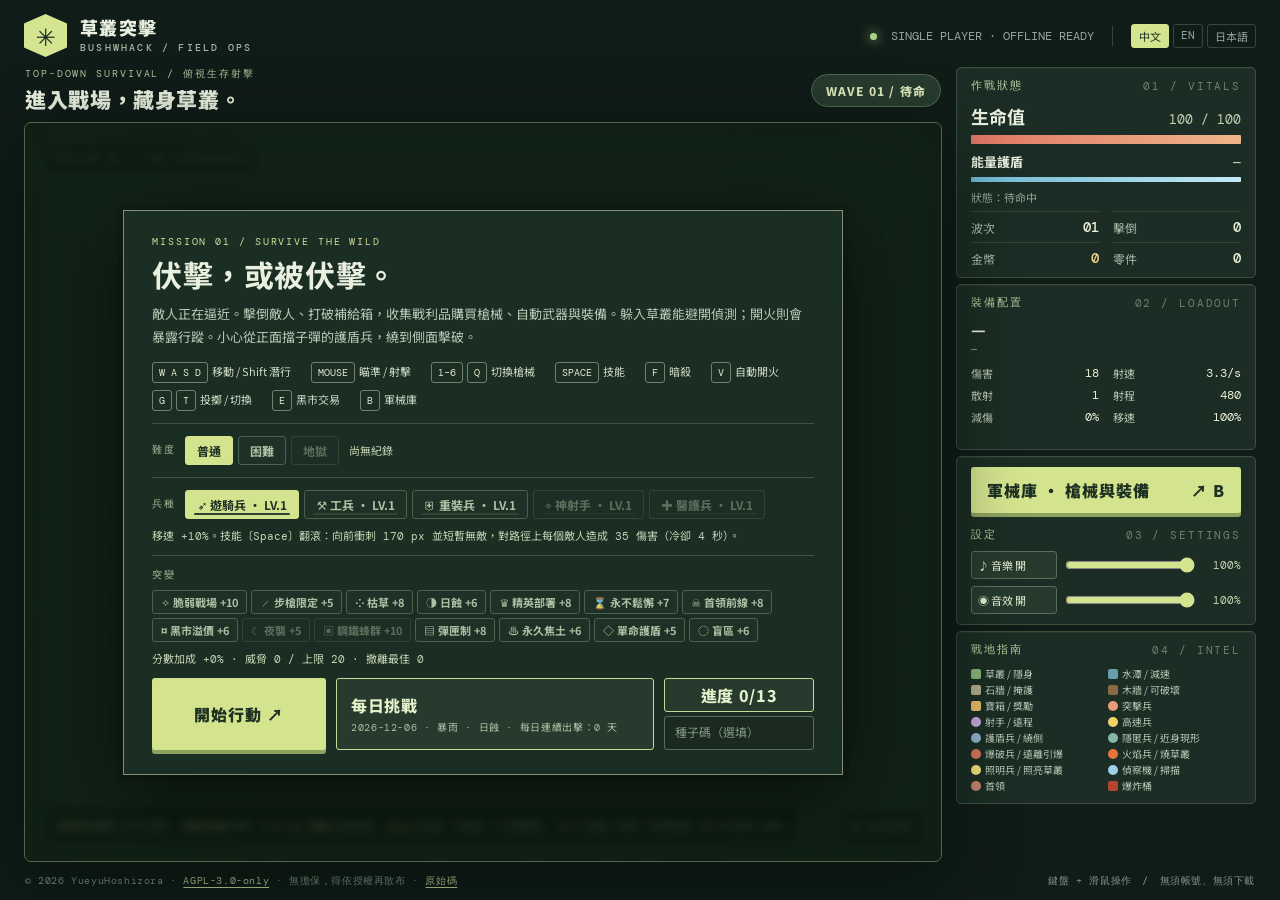
==== commit 11e5197e: "Record enemy-caused damage to enemies as friendly fire" ====
--- a/index.html
+++ b/index.html
@@ -54,6 +54,6 @@
     </main><footer class="footer"><span>© 2026 YueyuHoshizora · <a href="LICENSE">AGPL-3.0-only</a> · <x-i18n data-i18n="warranty">無擔保，得依授權再散布</x-i18n> · <a href="https://github.com/YueyuHoshizora/bushwhack"><x-i18n data-i18n="source">原始碼</x-i18n></a></span><span><x-i18n data-i18n="footerNote">鍵盤 + 滑鼠操作　/　無須帳號、無須下載</x-i18n></span></footer>
   </div>
   <script src="i18n.js?v=e9ca66c434"></script>
-  <script src="game.js?v=afbced6e02"></script>
+  <script src="game.js?v=8fd7584f70"></script>
 </body>
 </html>
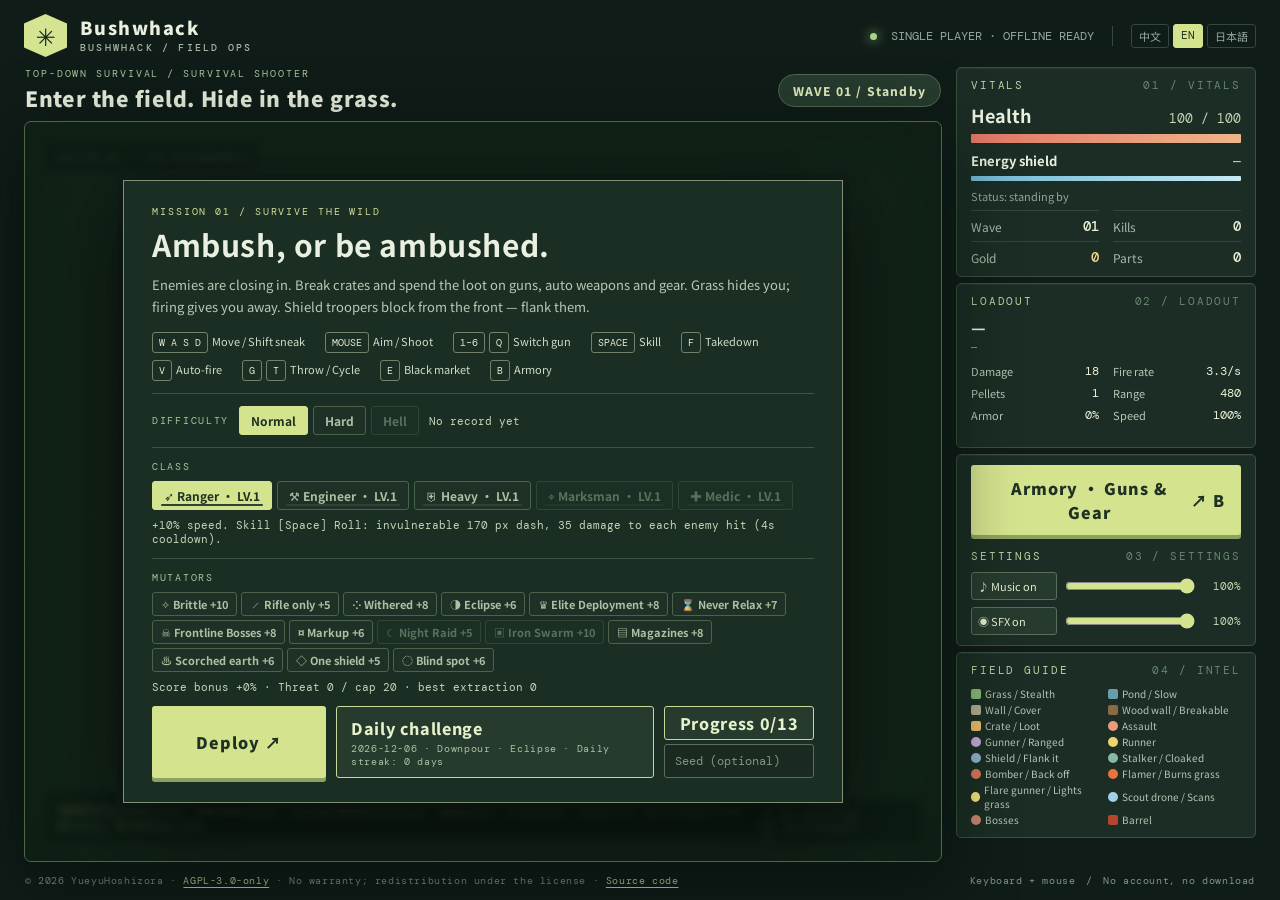
==== commit 1630551d: "Use relative links throughout the page and make English the default locale" ====
--- a/index.html
+++ b/index.html
@@ -1,59 +1,62 @@
 <!doctype html>
-<html lang="zh-Hant">
+<html lang="en">
 <head>
   <meta charset="utf-8">
   <meta name="viewport" content="width=device-width, initial-scale=1">
   <meta name="theme-color" content="#101c18">
-  <title data-i18n="title">草叢突擊 Bushwhack</title>
-  <link rel="canonical" href="https://bushwhack.yustellar.dev/">
-  <link rel="alternate" hreflang="zh-Hant" href="https://bushwhack.yustellar.dev/">
-  <link rel="alternate" hreflang="en" href="https://bushwhack.yustellar.dev/?lang=en">
-  <link rel="alternate" hreflang="ja" href="https://bushwhack.yustellar.dev/?lang=ja">
-  <link rel="alternate" hreflang="x-default" href="https://bushwhack.yustellar.dev/">
-  <meta name="description" content="草叢突擊 Bushwhack：俯視生存射擊遊戲。擊倒敵人、搜刮寶箱、躲入草叢，強化武器迎戰下一波。開啟網頁即可遊玩。" data-i18n-attr="content:description">
+  <link rel="icon" href="favicon.ico?v=5f1563b6c2" sizes="16x16 32x32 48x48">
+  <link rel="icon" href="assets/favicon.svg?v=26fa8956a8" type="image/svg+xml">
+  <link rel="apple-touch-icon" href="assets/apple-touch-icon.png?v=5653f38f50">
+  <title data-i18n="title">Bushwhack</title>
+  <link rel="canonical" href="./">
+  <link rel="alternate" hreflang="zh-Hant" href="?lang=zh-Hant">
+  <link rel="alternate" hreflang="en" href="./">
+  <link rel="alternate" hreflang="ja" href="?lang=ja">
+  <link rel="alternate" hreflang="x-default" href="./">
+  <meta name="description" content="Bushwhack is a top-down survival shooter. Take down enemies, loot supply crates, hide in the grass and upgrade your arsenal for the next wave. Plays right in your browser." data-i18n-attr="content:description">
   <meta property="og:type" content="website">
-  <meta property="og:locale" content="zh_TW">
-  <meta property="og:locale:alternate" content="en_US">
+  <meta property="og:locale" content="en_US">
+  <meta property="og:locale:alternate" content="zh_TW">
   <meta property="og:locale:alternate" content="ja_JP">
-  <meta property="og:site_name" content="草叢突擊 Bushwhack" data-i18n-attr="content:title">
-  <meta property="og:url" content="https://bushwhack.yustellar.dev/">
-  <meta property="og:title" content="草叢突擊 Bushwhack｜伏擊，或被伏擊。" data-i18n-attr="content:ogTitle">
-  <meta property="og:description" content="射擊敵人、搜刮寶箱、隱身草叢。免費開啟網頁，挑戰一波又一波的敵人！" data-i18n-attr="content:ogDescription">
-  <meta property="og:image" content="https://bushwhack.yustellar.dev/assets/og-cover.png">
-  <meta property="og:image:secure_url" content="https://bushwhack.yustellar.dev/assets/og-cover.png">
+  <meta property="og:site_name" content="Bushwhack" data-i18n-attr="content:title">
+  <meta property="og:url" content="./">
+  <meta property="og:title" content="Bushwhack | Ambush, or be ambushed." data-i18n-attr="content:ogTitle">
+  <meta property="og:description" content="Shoot enemies, loot crates, vanish into the grass. Free in your browser — survive wave after wave!" data-i18n-attr="content:ogDescription">
+  <meta property="og:image" content="assets/og-cover.png">
+  <meta property="og:image:secure_url" content="assets/og-cover.png">
   <meta property="og:image:type" content="image/png">
-  <meta property="og:image:alt" content="草叢突擊分享封面：俯視戰場上，玩家在草叢與牆壁間射擊敵人，搜刮寶箱。" data-i18n-attr="content:ogImageAlt">
+  <meta property="og:image:alt" content="Bushwhack cover: a top-down battlefield where the player fights enemies among grass and walls and loots crates." data-i18n-attr="content:ogImageAlt">
   <meta property="og:image:width" content="1200">
   <meta property="og:image:height" content="630">
   <meta name="twitter:card" content="summary_large_image">
-  <meta name="twitter:title" content="草叢突擊 Bushwhack｜伏擊，或被伏擊。" data-i18n-attr="content:ogTitle">
-  <meta name="twitter:description" content="射擊敵人、搜刮寶箱、隱身草叢。免費開啟網頁，挑戰一波又一波的敵人！" data-i18n-attr="content:ogDescription">
-  <meta name="twitter:image" content="https://bushwhack.yustellar.dev/assets/og-cover.png">
-  <meta name="twitter:image:alt" content="草叢突擊分享封面：俯視戰場上，玩家在草叢與牆壁間射擊敵人，搜刮寶箱。" data-i18n-attr="content:ogImageAlt">
+  <meta name="twitter:title" content="Bushwhack | Ambush, or be ambushed." data-i18n-attr="content:ogTitle">
+  <meta name="twitter:description" content="Shoot enemies, loot crates, vanish into the grass. Free in your browser — survive wave after wave!" data-i18n-attr="content:ogDescription">
+  <meta name="twitter:image" content="assets/og-cover.png">
+  <meta name="twitter:image:alt" content="Bushwhack cover: a top-down battlefield where the player fights enemies among grass and walls and loots crates." data-i18n-attr="content:ogImageAlt">
   <link rel="license" href="LICENSE">
   <link rel="stylesheet" href="style.css?v=7738ed7c89">
 </head>
 <body>
   <div class="shell">
-    <header class="topbar"><div class="brand"><div class="brand-mark">✳</div><div class="brand-name"><x-i18n data-i18n="brand">草叢突擊</x-i18n><small>BUSHWHACK / FIELD OPS</small></div></div><div class="top-right"><span><i class="status-dot"></i> SINGLE PLAYER · OFFLINE READY</span><span class="divider"></span><nav class="lang-switch" aria-label="語言" data-i18n-attr="aria-label:language"><a href="./" hreflang="zh-Hant" lang="zh-Hant" data-lang="zh-Hant" aria-current="page">中文</a><a href="?lang=en" hreflang="en" lang="en" data-lang="en">EN</a><a href="?lang=ja" hreflang="ja" lang="ja" data-lang="ja">日本語</a></nav></div></header>
+    <header class="topbar"><div class="brand"><div class="brand-mark">✳</div><div class="brand-name"><x-i18n data-i18n="brand">Bushwhack</x-i18n><small>BUSHWHACK / FIELD OPS</small></div></div><div class="top-right"><span><i class="status-dot"></i> SINGLE PLAYER · OFFLINE READY</span><span class="divider"></span><nav class="lang-switch" aria-label="Language" data-i18n-attr="aria-label:language"><a href="?lang=zh-Hant" hreflang="zh-Hant" lang="zh-Hant" data-lang="zh-Hant">中文</a><a href="./" hreflang="en" lang="en" data-lang="en" aria-current="page">EN</a><a href="?lang=ja" hreflang="ja" lang="ja" data-lang="ja">日本語</a></nav></div></header>
     <main class="layout">
-      <section class="arena-column" aria-label="遊戲區域" data-i18n-attr="aria-label:arenaLabel"><div class="game-heading"><div><div class="eyebrow">TOP-DOWN SURVIVAL / <x-i18n data-i18n="genre">俯視生存射擊</x-i18n></div><h1><x-i18n data-i18n="headline">進入戰場，藏身草叢。</x-i18n></h1></div><div class="wave-pill" id="wavePill">WAVE 01 / <x-i18n data-i18n="standby">待命</x-i18n></div></div>
-        <div class="arena-frame" id="arena"><canvas id="game" aria-label="草叢突擊遊戲畫面" data-i18n-attr="aria-label:canvasLabel"></canvas><div class="arena-tag">SECTOR <span>01</span> / THE OVERGROWTH</div><div class="toast" id="toast" role="status"></div><div class="arena-bottom"><div class="hint"><b>WASD</b> <x-i18n data-i18n="move">移動 / Shift 潛行</x-i18n>　<b><x-i18n data-i18n="leftClick">滑鼠左鍵</x-i18n></b> <x-i18n data-i18n="shoot">射擊</x-i18n>　<b>1–6 / Q / <x-i18n data-i18n="wheel">滾輪</x-i18n></b> <x-i18n data-i18n="switchGun">切換槍械</x-i18n>　<b>Space</b> <x-i18n data-i18n="skill">技能</x-i18n>　<b>F</b> <x-i18n data-i18n="takedown">暗殺</x-i18n>　<b>V</b> <x-i18n data-i18n="autoFire">自動開火</x-i18n>　<b>G / T</b> <x-i18n data-i18n="throwKey">投擲 / 切換</x-i18n>　<b>B</b> <x-i18n data-i18n="armory">軍械庫</x-i18n>　<b>M / N</b> <x-i18n data-i18n="music">音樂</x-i18n> / <x-i18n data-i18n="sfx">音效</x-i18n></div><div class="minimap-note" id="fieldStatus">● <x-i18n data-i18n="awaiting">等待部署</x-i18n></div></div>
-          <div class="overlay" id="startOverlay"><div class="dialog start-dialog"><div class="eyebrow">MISSION 01 / SURVIVE THE WILD</div><h2><x-i18n data-i18n="startTitle">伏擊，或被伏擊。</x-i18n></h2><p><x-i18n data-i18n="startBody">敵人正在逼近。擊倒敵人、打破補給箱，收集戰利品購買槍械、自動武器與裝備。躲入草叢能避開偵測；開火則會暴露行蹤。小心從正面擋子彈的護盾兵，繞到側面擊破。</x-i18n></p><div class="controls"><span><span class="keycap">W A S D</span><x-i18n data-i18n="move">移動 / Shift 潛行</x-i18n></span><span><span class="keycap">MOUSE</span><x-i18n data-i18n="aimShoot">瞄準 / 射擊</x-i18n></span><span><span class="keycap">1–6</span><span class="keycap">Q</span><x-i18n data-i18n="switchGun">切換槍械</x-i18n></span><span><span class="keycap">SPACE</span><x-i18n data-i18n="skill">技能</x-i18n></span><span><span class="keycap">F</span><x-i18n data-i18n="takedown">暗殺</x-i18n></span><span><span class="keycap">V</span><x-i18n data-i18n="autoFire">自動開火</x-i18n></span><span><span class="keycap">G</span><span class="keycap">T</span><x-i18n data-i18n="throwKey">投擲 / 切換</x-i18n></span><span><span class="keycap">E</span><x-i18n data-i18n="blackMarket">黑市交易</x-i18n></span><span><span class="keycap">B</span><x-i18n data-i18n="armory">軍械庫</x-i18n></span></div><div class="menu-row"><span class="menu-label"><x-i18n data-i18n="difficulty">難度</x-i18n></span><div class="difficulty-picker" id="difficultyPicker"></div><span class="record-line" id="recordLine"></span></div><div class="menu-row"><span class="menu-label"><x-i18n data-i18n="classLabel">兵種</x-i18n></span><div class="difficulty-picker" id="classPicker"></div><button type="button" class="tab-btn skin-btn" id="skinBtn" hidden></button><span class="record-line" id="classInfo"></span></div><div class="menu-row"><span class="menu-label"><x-i18n data-i18n="mutators">突變</x-i18n></span><div class="difficulty-picker" id="mutatorPicker"></div><span class="record-line" id="mutatorInfo"></span></div><div class="menu-actions"><button class="primary-btn" id="startBtn"><x-i18n data-i18n="startButton">開始行動</x-i18n> ↗</button><button class="secondary-btn" id="dailyBtn"><x-i18n data-i18n="dailyButton">每日挑戰</x-i18n><small id="dailyInfo"></small></button><div class="menu-side"><button type="button" class="secondary-btn progress-btn" id="progressBtn"></button><input class="seed-input" id="seedInput" maxlength="16" autocomplete="off" spellcheck="false" placeholder="種子碼（選填）" aria-label="地圖種子碼" data-i18n-attr="placeholder:seedPlaceholder,aria-label:seedLabel"></div></div></div></div>
-          <div class="overlay" id="progressOverlay" hidden><div class="dialog wide progress-dialog"><div class="dialog-head"><div><div class="eyebrow">DOSSIER / LONG-TERM OPS</div><h2 id="progressHeading"></h2></div><button class="close-btn" id="progressClose">✕　<x-i18n data-i18n="close">關閉</x-i18n></button></div><h3 class="progress-title" id="weeklyHeading"></h3><div class="weekly-info" id="weeklyInfo"></div><div class="menu-pair progress-actions"><button type="button" class="secondary-btn" id="trainingBtn"></button><button type="button" class="secondary-btn" id="seedChallengeBtn"></button></div><h3 class="progress-title" id="seedHeading"></h3><div class="weekly-info" id="seedInfo"></div><h3 class="progress-title" id="chaptersHeading"></h3><div class="weekly-info" id="chaptersInfo"></div><h3 class="progress-title" id="achievementsHeading"></h3><div class="achievement-list" id="achievementList" aria-label="成就" data-i18n-attr="aria-label:achievements"></div><h3 class="progress-title" id="codexHeading"></h3><div class="codex-info" id="codexInfo"></div></div></div>
-          <div class="overlay" id="trainingOverlay" hidden><div class="dialog training-dialog"><div class="dialog-head"><div><div class="eyebrow">TRAINING / BOSS DRILL</div><h2 id="trainingHeading"></h2></div><button class="close-btn" id="trainingClose">✕　<x-i18n data-i18n="close">關閉</x-i18n></button></div><p class="record-line" id="trainingInfo"></p><div class="difficulty-picker" id="trainingPicker"></div></div></div>
-          <div class="overlay" id="perkOverlay" hidden><div class="dialog wide"><div class="dialog-head"><div><div class="eyebrow">WAVE <span id="perkWave">01</span> / <span id="perkLabel"></span></div><h2 id="perkHeading"></h2></div><button class="close-btn" id="perkClose" hidden aria-label="離開黑市" data-i18n-attr="aria-label:closeMarket">✕　<x-i18n data-i18n="close">關閉</x-i18n></button></div><div class="perk-choices" id="perkChoices"></div><p class="perk-hint" id="perkHint"></p></div></div>
-          <div class="overlay" id="shopOverlay" hidden><div class="dialog wide"><div class="dialog-head"><div><div class="eyebrow">ARMORY / FIELD UPGRADES</div><h2><x-i18n data-i18n="armory">軍械庫</x-i18n></h2></div><button class="close-btn" id="closeShop" aria-label="關閉軍械庫" data-i18n-attr="aria-label:closeArmory">✕　<x-i18n data-i18n="close">關閉</x-i18n></button></div><div class="shop-balances"><span><x-i18n data-i18n="gold">金幣</x-i18n> <b id="shopGold">0</b></span><span><x-i18n data-i18n="scrap">零件</x-i18n> <b id="shopScrap">0</b></span><span><x-i18n data-i18n="paused">遊戲暫停中</x-i18n></span></div><div class="shop-tabs" role="tablist"><button class="tab-btn" role="tab" data-shop-tab="guns"><x-i18n data-i18n="tabGuns">槍械</x-i18n></button><button class="tab-btn" role="tab" data-shop-tab="upgrade"><x-i18n data-i18n="tabUpgrades">武器強化</x-i18n></button><button class="tab-btn" role="tab" data-shop-tab="mods"><x-i18n data-i18n="tabMods">配件</x-i18n></button><button class="tab-btn" role="tab" data-shop-tab="auto"><x-i18n data-i18n="tabAuto">自動武器</x-i18n></button><button class="tab-btn" role="tab" data-shop-tab="gear"><x-i18n data-i18n="tabGear">戰術裝備</x-i18n></button><button class="tab-btn" role="tab" data-shop-tab="throw"><x-i18n data-i18n="tabThrow">投擲物</x-i18n></button><button class="tab-btn" role="tab" data-shop-tab="builds"><x-i18n data-i18n="tabBuilds">槍械進化</x-i18n></button></div><div class="shop-grid" id="shopItems" role="tabpanel"></div></div></div>
-          <div class="overlay" id="endOverlay" hidden><div class="dialog end-dialog"><div class="eyebrow">MISSION COMPLETE / <x-i18n data-i18n="missionEnd">行動結束</x-i18n></div><h2 id="endTitle"></h2><p class="end-mode" id="endMode"></p><div class="summary"><span><x-i18n data-i18n="reachedWave">抵達波次</x-i18n><b id="endWave">01</b></span><span><x-i18n data-i18n="enemiesDown">擊倒敵人</x-i18n><b id="endKills">0</b></span><span><x-i18n data-i18n="survived">存活時間</x-i18n><b id="endTime">0:00</b></span><span><x-i18n data-i18n="score">分數</x-i18n><b id="endScore">0</b></span></div><dl class="end-stats"><div><dt><x-i18n data-i18n="ambushKills">伏擊擊殺</x-i18n></dt><dd id="endAmbush">0</dd></div><div><dt><x-i18n data-i18n="takedowns">暗殺擊殺</x-i18n></dt><dd id="endTakedowns">0</dd></div><div><dt><x-i18n data-i18n="damageTaken">承受傷害</x-i18n></dt><dd id="endTaken">0</dd></div><div><dt><x-i18n data-i18n="bossesDown">擊倒首領</x-i18n></dt><dd id="endBosses">0</dd></div><div><dt><x-i18n data-i18n="challengesDone">完成挑戰</x-i18n></dt><dd id="endChallenges">0</dd></div><div><dt><x-i18n data-i18n="goldEarned">獲得金幣</x-i18n></dt><dd id="endGold">0</dd></div><div><dt><x-i18n data-i18n="perksTaken">天賦</x-i18n></dt><dd id="endPerks">—</dd></div><div class="full"><dt><x-i18n data-i18n="damageDealt">各武器傷害</x-i18n></dt><dd id="endDamage">—</dd></div></dl><p class="end-analysis" id="endAnalysis"></p><p class="end-unlock" id="endAchievements" hidden></p><section class="end-goals"><h3 id="endGoalsHeading"></h3><div class="goals" id="endGoals"></div><p class="end-xp" id="endXp"></p></section><div class="menu-actions"><button class="primary-btn" id="restartBtn"><x-i18n data-i18n="restartButton">再次出擊</x-i18n> ↗</button><button class="secondary-btn" id="menuBtn"><x-i18n data-i18n="menuButton">返回選單</x-i18n></button><button class="secondary-btn" id="shareBtn" hidden></button><button class="secondary-btn" id="cardBtn" hidden></button></div></div></div>
+      <section class="arena-column" aria-label="Game area" data-i18n-attr="aria-label:arenaLabel"><div class="game-heading"><div><div class="eyebrow">TOP-DOWN SURVIVAL / <x-i18n data-i18n="genre">Survival shooter</x-i18n></div><h1><x-i18n data-i18n="headline">Enter the field. Hide in the grass.</x-i18n></h1></div><div class="wave-pill" id="wavePill">WAVE 01 / <x-i18n data-i18n="standby">Standby</x-i18n></div></div>
+        <div class="arena-frame" id="arena"><canvas id="game" aria-label="Bushwhack game screen" data-i18n-attr="aria-label:canvasLabel"></canvas><div class="arena-tag">SECTOR <span>01</span> / THE OVERGROWTH</div><div class="toast" id="toast" role="status"></div><div class="arena-bottom"><div class="hint"><b>WASD</b> <x-i18n data-i18n="move">Move / Shift sneak</x-i18n>　<b><x-i18n data-i18n="leftClick">Left click</x-i18n></b> <x-i18n data-i18n="shoot">Shoot</x-i18n>　<b>1–6 / Q / <x-i18n data-i18n="wheel">Wheel</x-i18n></b> <x-i18n data-i18n="switchGun">Switch gun</x-i18n>　<b>Space</b> <x-i18n data-i18n="skill">Skill</x-i18n>　<b>F</b> <x-i18n data-i18n="takedown">Takedown</x-i18n>　<b>V</b> <x-i18n data-i18n="autoFire">Auto-fire</x-i18n>　<b>G / T</b> <x-i18n data-i18n="throwKey">Throw / Cycle</x-i18n>　<b>B</b> <x-i18n data-i18n="armory">Armory</x-i18n>　<b>M / N</b> <x-i18n data-i18n="music">Music</x-i18n> / <x-i18n data-i18n="sfx">SFX</x-i18n></div><div class="minimap-note" id="fieldStatus">● <x-i18n data-i18n="awaiting">Awaiting deployment</x-i18n></div></div>
+          <div class="overlay" id="startOverlay"><div class="dialog start-dialog"><div class="eyebrow">MISSION 01 / SURVIVE THE WILD</div><h2><x-i18n data-i18n="startTitle">Ambush, or be ambushed.</x-i18n></h2><p><x-i18n data-i18n="startBody">Enemies are closing in. Break crates and spend the loot on guns, auto weapons and gear. Grass hides you; firing gives you away. Shield troopers block from the front — flank them.</x-i18n></p><div class="controls"><span><span class="keycap">W A S D</span><x-i18n data-i18n="move">Move / Shift sneak</x-i18n></span><span><span class="keycap">MOUSE</span><x-i18n data-i18n="aimShoot">Aim / Shoot</x-i18n></span><span><span class="keycap">1–6</span><span class="keycap">Q</span><x-i18n data-i18n="switchGun">Switch gun</x-i18n></span><span><span class="keycap">SPACE</span><x-i18n data-i18n="skill">Skill</x-i18n></span><span><span class="keycap">F</span><x-i18n data-i18n="takedown">Takedown</x-i18n></span><span><span class="keycap">V</span><x-i18n data-i18n="autoFire">Auto-fire</x-i18n></span><span><span class="keycap">G</span><span class="keycap">T</span><x-i18n data-i18n="throwKey">Throw / Cycle</x-i18n></span><span><span class="keycap">E</span><x-i18n data-i18n="blackMarket">Black market</x-i18n></span><span><span class="keycap">B</span><x-i18n data-i18n="armory">Armory</x-i18n></span></div><div class="menu-row"><span class="menu-label"><x-i18n data-i18n="difficulty">Difficulty</x-i18n></span><div class="difficulty-picker" id="difficultyPicker"></div><span class="record-line" id="recordLine"></span></div><div class="menu-row"><span class="menu-label"><x-i18n data-i18n="classLabel">Class</x-i18n></span><div class="difficulty-picker" id="classPicker"></div><button type="button" class="tab-btn skin-btn" id="skinBtn" hidden></button><span class="record-line" id="classInfo"></span></div><div class="menu-row"><span class="menu-label"><x-i18n data-i18n="mutators">Mutators</x-i18n></span><div class="difficulty-picker" id="mutatorPicker"></div><span class="record-line" id="mutatorInfo"></span></div><div class="menu-actions"><button class="primary-btn" id="startBtn"><x-i18n data-i18n="startButton">Deploy</x-i18n> ↗</button><button class="secondary-btn" id="dailyBtn"><x-i18n data-i18n="dailyButton">Daily challenge</x-i18n><small id="dailyInfo"></small></button><div class="menu-side"><button type="button" class="secondary-btn progress-btn" id="progressBtn"></button><input class="seed-input" id="seedInput" maxlength="16" autocomplete="off" spellcheck="false" placeholder="Seed (optional)" aria-label="Map seed" data-i18n-attr="placeholder:seedPlaceholder,aria-label:seedLabel"></div></div></div></div>
+          <div class="overlay" id="progressOverlay" hidden><div class="dialog wide progress-dialog"><div class="dialog-head"><div><div class="eyebrow">DOSSIER / LONG-TERM OPS</div><h2 id="progressHeading"></h2></div><button class="close-btn" id="progressClose">✕　<x-i18n data-i18n="close">Close</x-i18n></button></div><h3 class="progress-title" id="weeklyHeading"></h3><div class="weekly-info" id="weeklyInfo"></div><div class="menu-pair progress-actions"><button type="button" class="secondary-btn" id="trainingBtn"></button><button type="button" class="secondary-btn" id="seedChallengeBtn"></button></div><h3 class="progress-title" id="seedHeading"></h3><div class="weekly-info" id="seedInfo"></div><h3 class="progress-title" id="chaptersHeading"></h3><div class="weekly-info" id="chaptersInfo"></div><h3 class="progress-title" id="achievementsHeading"></h3><div class="achievement-list" id="achievementList" aria-label="Achievements" data-i18n-attr="aria-label:achievements"></div><h3 class="progress-title" id="codexHeading"></h3><div class="codex-info" id="codexInfo"></div></div></div>
+          <div class="overlay" id="trainingOverlay" hidden><div class="dialog training-dialog"><div class="dialog-head"><div><div class="eyebrow">TRAINING / BOSS DRILL</div><h2 id="trainingHeading"></h2></div><button class="close-btn" id="trainingClose">✕　<x-i18n data-i18n="close">Close</x-i18n></button></div><p class="record-line" id="trainingInfo"></p><div class="difficulty-picker" id="trainingPicker"></div></div></div>
+          <div class="overlay" id="perkOverlay" hidden><div class="dialog wide"><div class="dialog-head"><div><div class="eyebrow">WAVE <span id="perkWave">01</span> / <span id="perkLabel"></span></div><h2 id="perkHeading"></h2></div><button class="close-btn" id="perkClose" hidden aria-label="Leave the black market" data-i18n-attr="aria-label:closeMarket">✕　<x-i18n data-i18n="close">Close</x-i18n></button></div><div class="perk-choices" id="perkChoices"></div><p class="perk-hint" id="perkHint"></p></div></div>
+          <div class="overlay" id="shopOverlay" hidden><div class="dialog wide"><div class="dialog-head"><div><div class="eyebrow">ARMORY / FIELD UPGRADES</div><h2><x-i18n data-i18n="armory">Armory</x-i18n></h2></div><button class="close-btn" id="closeShop" aria-label="Close armory" data-i18n-attr="aria-label:closeArmory">✕　<x-i18n data-i18n="close">Close</x-i18n></button></div><div class="shop-balances"><span><x-i18n data-i18n="gold">Gold</x-i18n> <b id="shopGold">0</b></span><span><x-i18n data-i18n="scrap">Parts</x-i18n> <b id="shopScrap">0</b></span><span><x-i18n data-i18n="paused">Game paused</x-i18n></span></div><div class="shop-tabs" role="tablist"><button class="tab-btn" role="tab" data-shop-tab="guns"><x-i18n data-i18n="tabGuns">Guns</x-i18n></button><button class="tab-btn" role="tab" data-shop-tab="upgrade"><x-i18n data-i18n="tabUpgrades">Upgrades</x-i18n></button><button class="tab-btn" role="tab" data-shop-tab="mods"><x-i18n data-i18n="tabMods">Mods</x-i18n></button><button class="tab-btn" role="tab" data-shop-tab="auto"><x-i18n data-i18n="tabAuto">Auto weapons</x-i18n></button><button class="tab-btn" role="tab" data-shop-tab="gear"><x-i18n data-i18n="tabGear">Gear</x-i18n></button><button class="tab-btn" role="tab" data-shop-tab="throw"><x-i18n data-i18n="tabThrow">Throwables</x-i18n></button><button class="tab-btn" role="tab" data-shop-tab="builds"><x-i18n data-i18n="tabBuilds">Evolutions</x-i18n></button></div><div class="shop-grid" id="shopItems" role="tabpanel"></div></div></div>
+          <div class="overlay" id="endOverlay" hidden><div class="dialog end-dialog"><div class="eyebrow">MISSION COMPLETE / <x-i18n data-i18n="missionEnd">Mission over</x-i18n></div><h2 id="endTitle"></h2><p class="end-mode" id="endMode"></p><div class="summary"><span><x-i18n data-i18n="reachedWave">Wave reached</x-i18n><b id="endWave">01</b></span><span><x-i18n data-i18n="enemiesDown">Enemies down</x-i18n><b id="endKills">0</b></span><span><x-i18n data-i18n="survived">Time survived</x-i18n><b id="endTime">0:00</b></span><span><x-i18n data-i18n="score">Score</x-i18n><b id="endScore">0</b></span></div><dl class="end-stats"><div><dt><x-i18n data-i18n="ambushKills">Ambush kills</x-i18n></dt><dd id="endAmbush">0</dd></div><div><dt><x-i18n data-i18n="takedowns">Takedowns</x-i18n></dt><dd id="endTakedowns">0</dd></div><div><dt><x-i18n data-i18n="damageTaken">Damage taken</x-i18n></dt><dd id="endTaken">0</dd></div><div><dt><x-i18n data-i18n="bossesDown">Bosses down</x-i18n></dt><dd id="endBosses">0</dd></div><div><dt><x-i18n data-i18n="challengesDone">Challenges</x-i18n></dt><dd id="endChallenges">0</dd></div><div><dt><x-i18n data-i18n="goldEarned">Gold earned</x-i18n></dt><dd id="endGold">0</dd></div><div><dt><x-i18n data-i18n="perksTaken">Perks</x-i18n></dt><dd id="endPerks">—</dd></div><div class="full"><dt><x-i18n data-i18n="damageDealt">Damage by weapon</x-i18n></dt><dd id="endDamage">—</dd></div></dl><p class="end-analysis" id="endAnalysis"></p><p class="end-unlock" id="endAchievements" hidden></p><section class="end-goals"><h3 id="endGoalsHeading"></h3><div class="goals" id="endGoals"></div><p class="end-xp" id="endXp"></p></section><div class="menu-actions"><button class="primary-btn" id="restartBtn"><x-i18n data-i18n="restartButton">Deploy again</x-i18n> ↗</button><button class="secondary-btn" id="menuBtn"><x-i18n data-i18n="menuButton">Main menu</x-i18n></button><button class="secondary-btn" id="shareBtn" hidden></button><button class="secondary-btn" id="cardBtn" hidden></button></div></div></div>
         </div>
       </section>
-      <aside class="sidebar"><section class="panel"><h2 class="section-title"><x-i18n data-i18n="vitals">作戰狀態</x-i18n> <span class="index">01 / VITALS</span></h2><div class="health-line"><strong><x-i18n data-i18n="hp">生命值</x-i18n></strong><span id="hpText">100 / 100</span></div><div class="meter"><div id="hpFill"></div></div><div class="health-line shield-line"><strong><x-i18n data-i18n="energyShield">能量護盾</x-i18n></strong><span id="shieldText">—</span></div><div class="meter shield"><div id="shieldFill"></div></div><p class="health-caption" id="stealthText"><x-i18n data-i18n="statusStandby">狀態：待命中</x-i18n></p><div class="hud-grid"><div class="hud-row"><span><x-i18n data-i18n="wave">波次</x-i18n></span><strong id="waveText">01</strong></div><div class="hud-row"><span><x-i18n data-i18n="kills">擊倒</x-i18n></span><strong id="killsText">0</strong></div><div class="hud-row"><span><x-i18n data-i18n="gold">金幣</x-i18n></span><strong class="gold" id="goldText">0</strong></div><div class="hud-row"><span><x-i18n data-i18n="scrap">零件</x-i18n></span><strong id="scrapText">0</strong></div></div></section>
-      <section class="panel"><h2 class="section-title"><x-i18n data-i18n="loadout">裝備配置</x-i18n> <span class="index">02 / LOADOUT</span></h2><div class="weapon-name" id="weaponName">—</div><div class="weapon-sub" id="weaponTier">—</div><div class="stat-list"><div class="stat"><span><x-i18n data-i18n="damage">傷害</x-i18n></span><b id="damageStat">18</b></div><div class="stat"><span><x-i18n data-i18n="fireRate">射速</x-i18n></span><b id="rateStat">3.3/s</b></div><div class="stat"><span><x-i18n data-i18n="pellets">散射</x-i18n></span><b id="spreadStat">1</b></div><div class="stat"><span><x-i18n data-i18n="range">射程</x-i18n></span><b id="rangeStat">480</b></div><div class="stat"><span><x-i18n data-i18n="armor">減傷</x-i18n></span><b id="armorStat">0%</b></div><div class="stat"><span><x-i18n data-i18n="speed">移速</x-i18n></span><b id="speedStat">100%</b></div></div><p class="auto-list" id="autoList"></p><p class="auto-list" id="perkList"></p></section>
-      <section class="panel"><button class="shop-btn" id="shopBtn"><x-i18n data-i18n="armoryButton">軍械庫 · 槍械與裝備</x-i18n> <span>↗ B</span></button><h2 class="section-title settings-title"><x-i18n data-i18n="settings">設定</x-i18n> <span class="index">03 / SETTINGS</span></h2><div class="setting"><button class="toggle-btn" id="musicBtn" aria-pressed="true"><x-i18n data-i18n="music">音樂</x-i18n></button><input type="range" id="musicVolume" min="0" max="100" step="5" value="100" aria-label="音樂音量" data-i18n-attr="aria-label:musicVolume"><output id="musicVolumeText">100%</output></div><div class="setting"><button class="toggle-btn" id="sfxBtn" aria-pressed="true"><x-i18n data-i18n="sfx">音效</x-i18n></button><input type="range" id="sfxVolume" min="0" max="100" step="5" value="100" aria-label="音效音量" data-i18n-attr="aria-label:sfxVolume"><output id="sfxVolumeText">100%</output></div></section>
-      <section class="panel intel"><h2 class="section-title"><x-i18n data-i18n="intel">戰地指南</x-i18n> <span class="index">04 / INTEL</span></h2><div class="legend"><span><i class="swatch" style="background:#88b578"></i><x-i18n data-i18n="legendBush">草叢 / 隱身</x-i18n></span><span><i class="swatch" style="background:#689dab"></i><x-i18n data-i18n="legendPond">水潭 / 減速</x-i18n></span><span><i class="swatch" style="background:#afac8e"></i><x-i18n data-i18n="legendWall">石牆 / 掩護</x-i18n></span><span><i class="swatch" style="background:#8a6a44"></i><x-i18n data-i18n="legendWood">木牆 / 可破壞</x-i18n></span><span><i class="swatch" style="background:#e7bb68"></i><x-i18n data-i18n="legendChest">寶箱 / 獎勵</x-i18n></span><span><i class="swatch round" style="background:#e99c77"></i><x-i18n data-i18n="legendMelee">突擊兵</x-i18n></span><span><i class="swatch round" style="background:#c4a7db"></i><x-i18n data-i18n="legendRanged">射手 / 遠程</x-i18n></span><span><i class="swatch round" style="background:#f0d36b"></i><x-i18n data-i18n="legendRunner">高速兵</x-i18n></span><span><i class="swatch round" style="background:#8fb3c9"></i><x-i18n data-i18n="legendShield">護盾兵 / 繞側</x-i18n></span><span><i class="swatch round" style="background:#86b8a8"></i><x-i18n data-i18n="legendStalker">隱匿兵 / 近身現形</x-i18n></span><span><i class="swatch round" style="background:#d9745b"></i><x-i18n data-i18n="legendBomber">爆破兵 / 遠離引爆</x-i18n></span><span><i class="swatch round" style="background:#e8743b"></i><x-i18n data-i18n="legendFlamer">火焰兵 / 燒草叢</x-i18n></span><span><i class="swatch round" style="background:#f5e27a"></i><x-i18n data-i18n="legendFlare">照明兵 / 照亮草叢</x-i18n></span><span><i class="swatch round" style="background:#9fd0e8"></i><x-i18n data-i18n="legendScout">偵察機 / 掃描</x-i18n></span><span><i class="swatch round" style="background:#c7866f"></i><x-i18n data-i18n="legendBoss">首領</x-i18n></span><span><i class="swatch" style="background:#b5452f"></i><x-i18n data-i18n="legendBarrel">爆炸桶</x-i18n></span></div></section></aside>
-    </main><footer class="footer"><span>© 2026 YueyuHoshizora · <a href="LICENSE">AGPL-3.0-only</a> · <x-i18n data-i18n="warranty">無擔保，得依授權再散布</x-i18n> · <a href="https://github.com/YueyuHoshizora/bushwhack"><x-i18n data-i18n="source">原始碼</x-i18n></a></span><span><x-i18n data-i18n="footerNote">鍵盤 + 滑鼠操作　/　無須帳號、無須下載</x-i18n></span></footer>
+      <aside class="sidebar"><section class="panel"><h2 class="section-title"><x-i18n data-i18n="vitals">Vitals</x-i18n> <span class="index">01 / VITALS</span></h2><div class="health-line"><strong><x-i18n data-i18n="hp">Health</x-i18n></strong><span id="hpText">100 / 100</span></div><div class="meter"><div id="hpFill"></div></div><div class="health-line shield-line"><strong><x-i18n data-i18n="energyShield">Energy shield</x-i18n></strong><span id="shieldText">—</span></div><div class="meter shield"><div id="shieldFill"></div></div><p class="health-caption" id="stealthText"><x-i18n data-i18n="statusStandby">Status: standing by</x-i18n></p><div class="hud-grid"><div class="hud-row"><span><x-i18n data-i18n="wave">Wave</x-i18n></span><strong id="waveText">01</strong></div><div class="hud-row"><span><x-i18n data-i18n="kills">Kills</x-i18n></span><strong id="killsText">0</strong></div><div class="hud-row"><span><x-i18n data-i18n="gold">Gold</x-i18n></span><strong class="gold" id="goldText">0</strong></div><div class="hud-row"><span><x-i18n data-i18n="scrap">Parts</x-i18n></span><strong id="scrapText">0</strong></div></div></section>
+      <section class="panel"><h2 class="section-title"><x-i18n data-i18n="loadout">Loadout</x-i18n> <span class="index">02 / LOADOUT</span></h2><div class="weapon-name" id="weaponName">—</div><div class="weapon-sub" id="weaponTier">—</div><div class="stat-list"><div class="stat"><span><x-i18n data-i18n="damage">Damage</x-i18n></span><b id="damageStat">18</b></div><div class="stat"><span><x-i18n data-i18n="fireRate">Fire rate</x-i18n></span><b id="rateStat">3.3/s</b></div><div class="stat"><span><x-i18n data-i18n="pellets">Pellets</x-i18n></span><b id="spreadStat">1</b></div><div class="stat"><span><x-i18n data-i18n="range">Range</x-i18n></span><b id="rangeStat">480</b></div><div class="stat"><span><x-i18n data-i18n="armor">Armor</x-i18n></span><b id="armorStat">0%</b></div><div class="stat"><span><x-i18n data-i18n="speed">Speed</x-i18n></span><b id="speedStat">100%</b></div></div><p class="auto-list" id="autoList"></p><p class="auto-list" id="perkList"></p></section>
+      <section class="panel"><button class="shop-btn" id="shopBtn"><x-i18n data-i18n="armoryButton">Armory · Guns &amp; Gear</x-i18n> <span>↗ B</span></button><h2 class="section-title settings-title"><x-i18n data-i18n="settings">Settings</x-i18n> <span class="index">03 / SETTINGS</span></h2><div class="setting"><button class="toggle-btn" id="musicBtn" aria-pressed="true"><x-i18n data-i18n="music">Music</x-i18n></button><input type="range" id="musicVolume" min="0" max="100" step="5" value="100" aria-label="Music volume" data-i18n-attr="aria-label:musicVolume"><output id="musicVolumeText">100%</output></div><div class="setting"><button class="toggle-btn" id="sfxBtn" aria-pressed="true"><x-i18n data-i18n="sfx">SFX</x-i18n></button><input type="range" id="sfxVolume" min="0" max="100" step="5" value="100" aria-label="SFX volume" data-i18n-attr="aria-label:sfxVolume"><output id="sfxVolumeText">100%</output></div></section>
+      <section class="panel intel"><h2 class="section-title"><x-i18n data-i18n="intel">Field guide</x-i18n> <span class="index">04 / INTEL</span></h2><div class="legend"><span><i class="swatch" style="background:#88b578"></i><x-i18n data-i18n="legendBush">Grass / Stealth</x-i18n></span><span><i class="swatch" style="background:#689dab"></i><x-i18n data-i18n="legendPond">Pond / Slow</x-i18n></span><span><i class="swatch" style="background:#afac8e"></i><x-i18n data-i18n="legendWall">Wall / Cover</x-i18n></span><span><i class="swatch" style="background:#8a6a44"></i><x-i18n data-i18n="legendWood">Wood wall / Breakable</x-i18n></span><span><i class="swatch" style="background:#e7bb68"></i><x-i18n data-i18n="legendChest">Crate / Loot</x-i18n></span><span><i class="swatch round" style="background:#e99c77"></i><x-i18n data-i18n="legendMelee">Assault</x-i18n></span><span><i class="swatch round" style="background:#c4a7db"></i><x-i18n data-i18n="legendRanged">Gunner / Ranged</x-i18n></span><span><i class="swatch round" style="background:#f0d36b"></i><x-i18n data-i18n="legendRunner">Runner</x-i18n></span><span><i class="swatch round" style="background:#8fb3c9"></i><x-i18n data-i18n="legendShield">Shield / Flank it</x-i18n></span><span><i class="swatch round" style="background:#86b8a8"></i><x-i18n data-i18n="legendStalker">Stalker / Cloaked</x-i18n></span><span><i class="swatch round" style="background:#d9745b"></i><x-i18n data-i18n="legendBomber">Bomber / Back off</x-i18n></span><span><i class="swatch round" style="background:#e8743b"></i><x-i18n data-i18n="legendFlamer">Flamer / Burns grass</x-i18n></span><span><i class="swatch round" style="background:#f5e27a"></i><x-i18n data-i18n="legendFlare">Flare gunner / Lights grass</x-i18n></span><span><i class="swatch round" style="background:#9fd0e8"></i><x-i18n data-i18n="legendScout">Scout drone / Scans</x-i18n></span><span><i class="swatch round" style="background:#c7866f"></i><x-i18n data-i18n="legendBoss">Bosses</x-i18n></span><span><i class="swatch" style="background:#b5452f"></i><x-i18n data-i18n="legendBarrel">Barrel</x-i18n></span></div></section></aside>
+    </main><footer class="footer"><span>© 2026 YueyuHoshizora · <a href="LICENSE">AGPL-3.0-only</a> · <x-i18n data-i18n="warranty">No warranty; redistribution under the license</x-i18n> · <a href="https://github.com/YueyuHoshizora/bushwhack"><x-i18n data-i18n="source">Source code</x-i18n></a></span><span><x-i18n data-i18n="footerNote">Keyboard + mouse　/　No account, no download</x-i18n></span></footer>
   </div>
-  <script src="i18n.js?v=e9ca66c434"></script>
-  <script src="game.js?v=8fd7584f70"></script>
+  <script src="i18n.js?v=98ad428b4c"></script>
+  <script src="game.js?v=8640136c6e"></script>
 </body>
 </html>
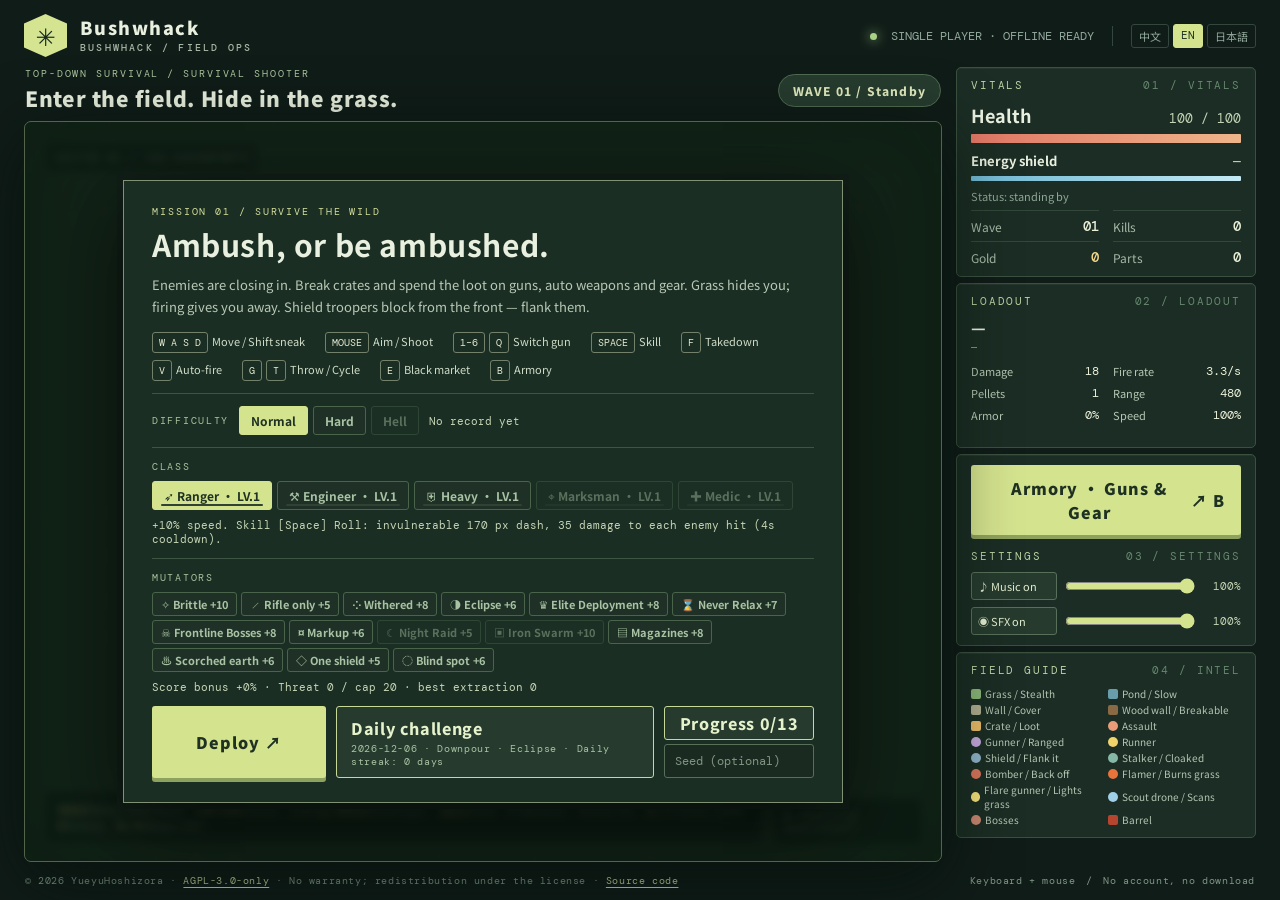
==== commit 9170694f: "Use absolute URL for share image" ====
--- a/index.html
+++ b/index.html
@@ -22,8 +22,8 @@
   <meta property="og:url" content="./">
   <meta property="og:title" content="Bushwhack | Ambush, or be ambushed." data-i18n-attr="content:ogTitle">
   <meta property="og:description" content="Shoot enemies, loot crates, vanish into the grass. Free in your browser — survive wave after wave!" data-i18n-attr="content:ogDescription">
-  <meta property="og:image" content="assets/og-cover.png">
-  <meta property="og:image:secure_url" content="assets/og-cover.png">
+  <meta property="og:image" content="https://bushwhack.yustellar.dev/assets/og-cover.png">
+  <meta property="og:image:secure_url" content="https://bushwhack.yustellar.dev/assets/og-cover.png">
   <meta property="og:image:type" content="image/png">
   <meta property="og:image:alt" content="Bushwhack cover: a top-down battlefield where the player fights enemies among grass and walls and loots crates." data-i18n-attr="content:ogImageAlt">
   <meta property="og:image:width" content="1200">
@@ -31,7 +31,7 @@
   <meta name="twitter:card" content="summary_large_image">
   <meta name="twitter:title" content="Bushwhack | Ambush, or be ambushed." data-i18n-attr="content:ogTitle">
   <meta name="twitter:description" content="Shoot enemies, loot crates, vanish into the grass. Free in your browser — survive wave after wave!" data-i18n-attr="content:ogDescription">
-  <meta name="twitter:image" content="assets/og-cover.png">
+  <meta name="twitter:image" content="https://bushwhack.yustellar.dev/assets/og-cover.png">
   <meta name="twitter:image:alt" content="Bushwhack cover: a top-down battlefield where the player fights enemies among grass and walls and loots crates." data-i18n-attr="content:ogImageAlt">
   <link rel="license" href="LICENSE">
   <link rel="stylesheet" href="style.css?v=7738ed7c89">
